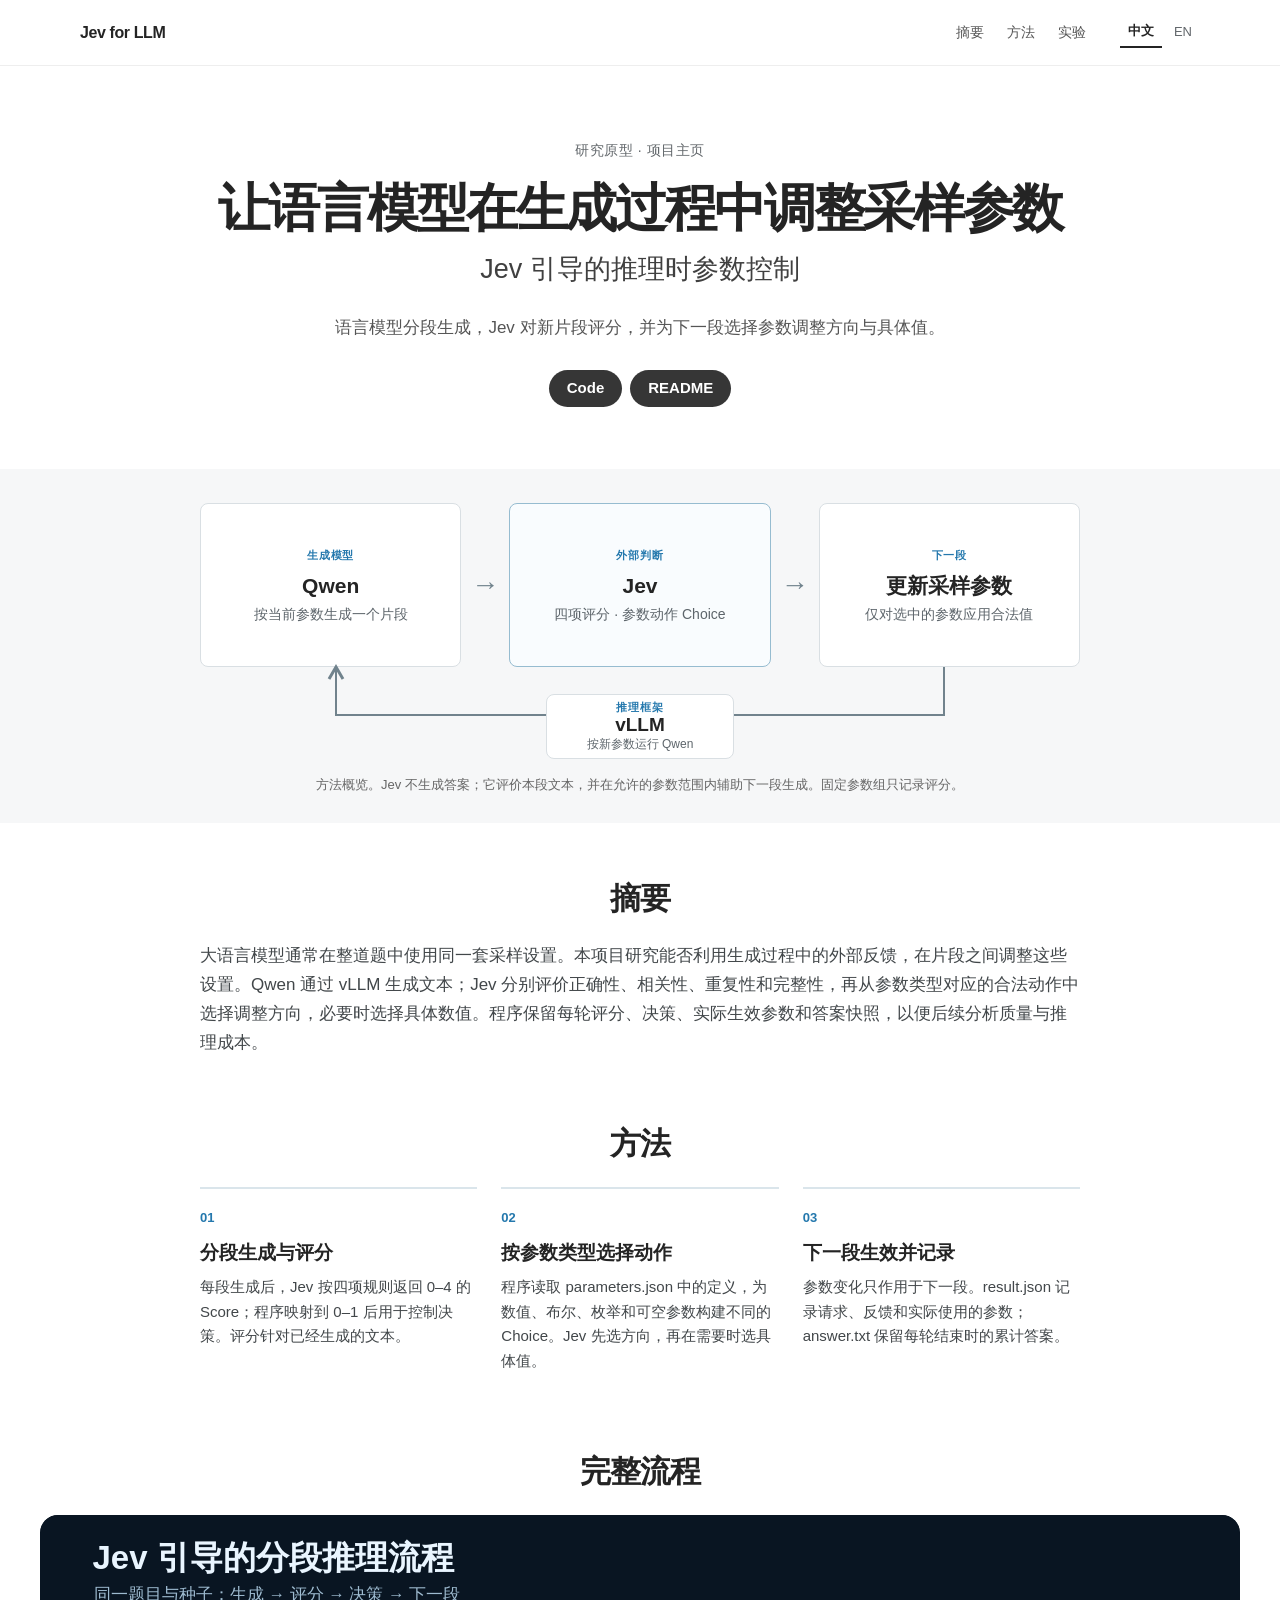
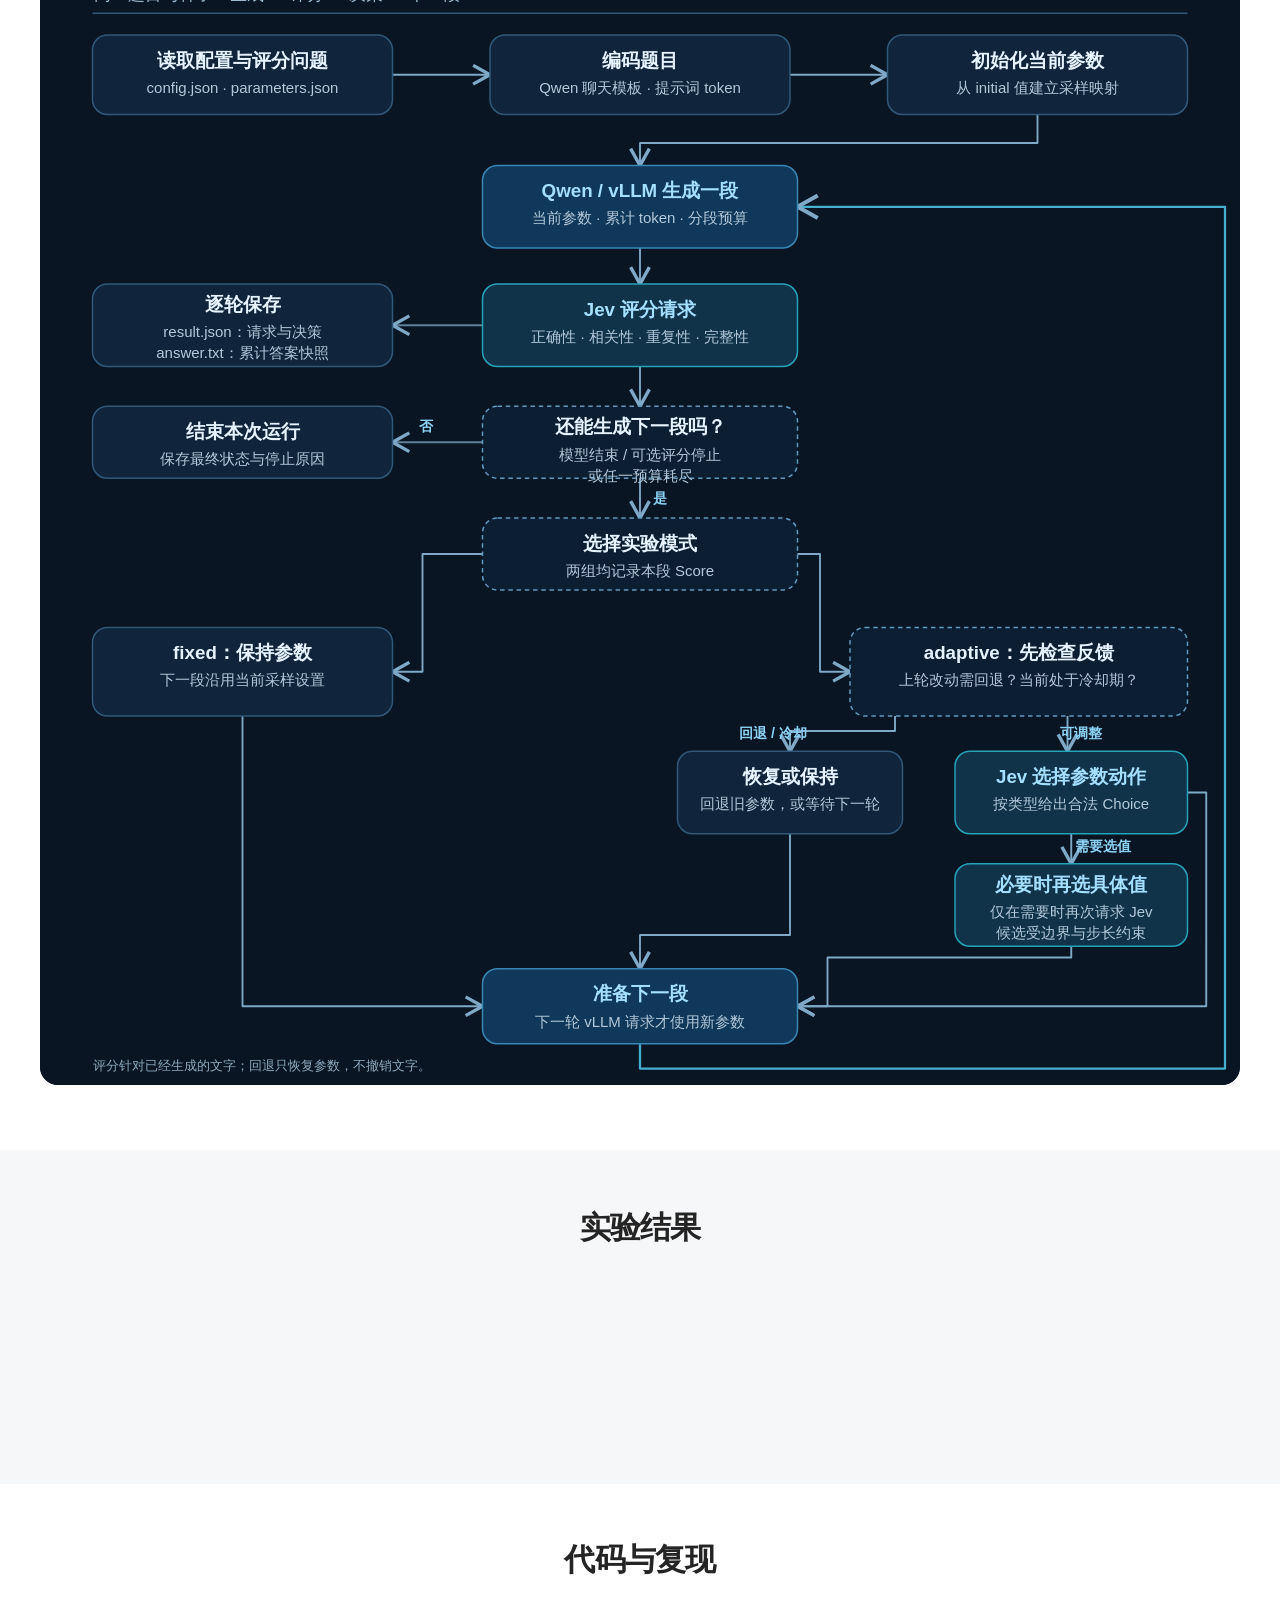
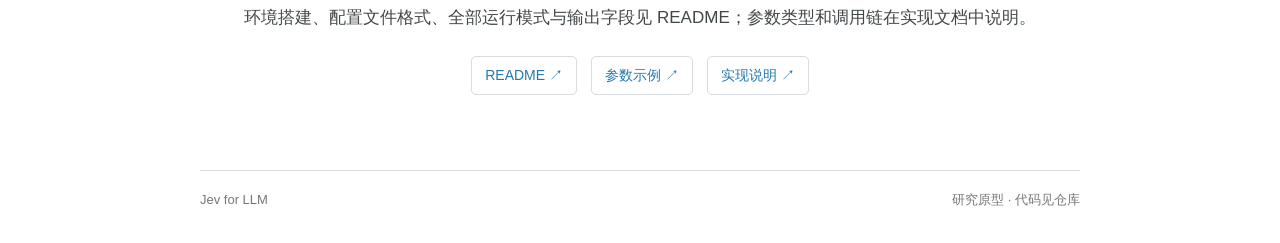
==== index.html @ e3239b9f "docs(site): remove workflow image caption" ====
<!doctype html>
<html lang="zh-CN">
<head>
  <meta charset="utf-8">
  <meta name="viewport" content="width=device-width, initial-scale=1">
  <meta name="description" content="Jev-guided inference-time sampling control for language models: project overview and method.">
  <title>Jev for LLM · Project Page</title>
  <link rel="stylesheet" href="site.css?v=3">
  <script defer src="site.js?v=4"></script>
</head>
<body>
  <a class="skip-link" href="#abstract" data-i18n="skip">跳到摘要</a>
  <header class="topbar">
    <a class="wordmark" href="#top">Jev for LLM</a>
    <nav aria-label="Sections">
      <a href="#abstract" data-i18n="navAbstract">摘要</a>
      <a href="#method" data-i18n="navMethod">方法</a>
      <a href="#evaluation" data-i18n="navEvaluation">实验</a>
    </nav>
    <div class="language-switch" role="group" aria-label="Language">
      <button type="button" data-lang="zh" aria-pressed="true">中文</button>
      <button type="button" data-lang="en" aria-pressed="false">EN</button>
    </div>
  </header>

  <main id="top">
    <section class="hero paper-width" aria-labelledby="title">
      <p class="status" data-i18n="status">研究原型 · 项目主页</p>
      <h1 id="title" data-i18n="title">让语言模型在生成过程中调整采样参数</h1>
      <p class="subtitle" data-i18n="subtitle">Jev 引导的推理时参数控制</p>
      <p class="hero-summary" data-i18n="heroSummary">语言模型分段生成，Jev 对新片段评分，并为下一段选择参数调整方向与具体值。</p>
      <div class="hero-links">
        <a href="https://github.com/JiayiCheung/Jev-for-llm">Code</a>
        <a data-doc="readme" href="https://github.com/JiayiCheung/Jev-for-llm/blob/main/docs/README.zh-CN.md">README</a>
      </div>
    </section>

    <section class="teaser" aria-label="Method overview">
      <figure class="paper-width">
        <div class="teaser-frame">
          <div class="teaser-column">
            <span class="figure-label" data-i18n="modelLabel">生成模型</span>
            <strong>Qwen</strong>
            <p data-i18n="modelText">按当前参数生成一个片段</p>
          </div>
          <div class="teaser-arrow" aria-hidden="true">→</div>
          <div class="teaser-column judge-column">
            <span class="figure-label" data-i18n="judgeLabel">外部判断</span>
            <strong>Jev</strong>
            <p data-i18n="judgeText">四项评分 · 参数动作 Choice</p>
          </div>
          <div class="teaser-arrow" aria-hidden="true">→</div>
          <div class="teaser-column">
            <span class="figure-label" data-i18n="nextLabel">下一段</span>
            <strong data-i18n="nextTitle">更新采样参数</strong>
            <p data-i18n="nextText">仅对选中的参数应用合法值</p>
          </div>
        </div>
        <div class="feedback-flow">
          <svg class="feedback-path" viewBox="0 0 880 92" preserveAspectRatio="none" aria-hidden="true">
            <defs><marker id="feedback-arrowhead" markerWidth="9" markerHeight="9" refX="7" refY="4.5" orient="auto"><path d="M 1 1 L 7 4.5 L 1 8" fill="none" stroke="currentColor" stroke-width="1.5"/></marker></defs>
            <path d="M 744 0 V 48 H 496 M 384 48 H 136 V 0" fill="none" stroke="currentColor" stroke-width="2" marker-end="url(#feedback-arrowhead)"/>
          </svg>
          <div class="feedback-engine">
            <span class="figure-label" data-i18n="engineLabel">推理框架</span>
            <strong>vLLM</strong>
            <span data-i18n="engineText">按新参数运行 Qwen</span>
          </div>
          <p class="feedback-mobile" data-i18n="feedbackMobile">↰ 返回 Qwen，生成下一段</p>
        </div>
        <figcaption data-i18n="teaserCaption">方法概览。Jev 不生成答案；它评价本段文本，并在允许的参数范围内辅助下一段生成。固定参数组只记录评分。</figcaption>
      </figure>
    </section>

    <section class="paper-section paper-width" id="abstract" aria-labelledby="abstract-title">
      <h2 id="abstract-title" data-i18n="abstractTitle">摘要</h2>
      <p data-i18n="abstractBody">大语言模型通常在整道题中使用同一套采样设置。本项目研究能否利用生成过程中的外部反馈，在片段之间调整这些设置。Qwen 通过 vLLM 生成文本；Jev 分别评价正确性、相关性、重复性和完整性，再从参数类型对应的合法动作中选择调整方向，必要时选择具体数值。程序保留每轮评分、决策、实际生效参数和答案快照，以便后续分析质量与推理成本。</p>
    </section>

    <section class="paper-section paper-width" id="method" aria-labelledby="method-title">
      <h2 id="method-title" data-i18n="methodTitle">方法</h2>
      <div class="method-points">
        <article><span>01</span><h3 data-i18n="methodOneTitle">分段生成与评分</h3><p data-i18n="methodOneBody">每段生成后，Jev 按四项规则返回 0–4 的 Score；程序映射到 0–1 后用于控制决策。评分针对已经生成的文本。</p></article>
        <article><span>02</span><h3 data-i18n="methodTwoTitle">按参数类型选择动作</h3><p data-i18n="methodTwoBody">程序读取 parameters.json 中的定义，为数值、布尔、枚举和可空参数构建不同的 Choice。Jev 先选方向，再在需要时选具体值。</p></article>
        <article><span>03</span><h3 data-i18n="methodThreeTitle">下一段生效并记录</h3><p data-i18n="methodThreeBody">参数变化只作用于下一段。result.json 记录请求、反馈和实际使用的参数；answer.txt 保留每轮结束时的累计答案。</p></article>
      </div>
    </section>

    <section class="workflow-section" aria-labelledby="workflow-title">
      <div class="workflow-width">
        <h2 id="workflow-title" data-i18n="workflowTitle">完整流程</h2>
        <figure>
          <div class="workflow-frame">
            <a data-workflow-link href="workflow_zh.svg?v=2" target="_blank" rel="noopener">
              <img data-workflow-image src="workflow_zh.svg?v=2" width="1600" height="1560" loading="lazy" alt="Jev 分段推理的完整流程图：初始化、生成、评分、分支决策与下一段参数反馈">
            </a>
          </div>
        </figure>
      </div>
    </section>

    <section class="paper-section comparison" id="evaluation" aria-labelledby="evaluation-title">
      <div class="paper-width">
        <h2 id="evaluation-title" data-i18n="evaluationTitle">实验结果</h2>
        <div class="results-space" aria-hidden="true"></div>
      </div>
    </section>

    <section class="paper-section paper-width resources" aria-labelledby="resources-title">
      <h2 id="resources-title" data-i18n="resourcesTitle">代码与复现</h2>
      <p data-i18n="resourcesBody">环境搭建、配置文件格式、全部运行模式与输出字段见 README；参数类型和调用链在实现文档中说明。</p>
      <div class="resource-links">
        <a data-doc="readme" href="https://github.com/JiayiCheung/Jev-for-llm/blob/main/docs/README.zh-CN.md">README ↗</a>
        <a data-doc="parameters" href="https://github.com/JiayiCheung/Jev-for-llm/blob/main/docs/parameter_examples.zh-CN.md" data-i18n="parametersDoc">参数示例</a>
        <a data-doc="implementation" href="https://github.com/JiayiCheung/Jev-for-llm/blob/main/docs/implementation.zh-CN.md" data-i18n="implementationDoc">实现说明</a>
      </div>
    </section>
  </main>

  <footer class="paper-width"><span>Jev for LLM</span><span data-i18n="footer">研究原型 · 代码见仓库</span></footer>
</body>
</html>
---- site.css ----
:root { color-scheme: light; --ink: #242424; --muted: #62676b; --line: #dedede; --accent: #2478ad; }
* { box-sizing: border-box; }
html { scroll-behavior: smooth; }
body { margin: 0; color: var(--ink); background: #fff; font: 17px/1.7 Arial, "Noto Sans SC", "Microsoft YaHei", sans-serif; }
a { color: var(--accent); text-decoration: none; }
a:hover { text-decoration: underline; }
button { font: inherit; cursor: pointer; }
.paper-width { width: min(100% - 44px, 880px); margin-inline: auto; }
.skip-link { position: absolute; left: -10000px; top: 8px; padding: 8px 12px; background: #fff; z-index: 10; }
.skip-link:focus { left: 8px; }
.topbar { min-height: 66px; border-bottom: 1px solid #eee; padding: 10px max(22px, calc((100vw - 1120px) / 2)); display: flex; align-items: center; gap: 34px; }
.wordmark { font-size: 16px; font-weight: 700; letter-spacing: -.025em; white-space: nowrap; color: var(--ink); }
.topbar nav { display: flex; gap: 23px; margin-left: auto; }
.topbar nav a { color: #555; font-size: 14px; }
.language-switch { display: flex; gap: 4px; white-space: nowrap; }
.language-switch button { padding: 3px 8px; border: 0; background: transparent; color: var(--muted); font-size: 13px; }
.language-switch button[aria-pressed="true"] { color: var(--ink); font-weight: 700; border-bottom: 2px solid var(--ink); }
.hero { text-align: center; padding-top: 73px; padding-bottom: 62px; }
.status { margin: 0 0 13px; color: var(--muted); font-size: 14px; letter-spacing: .04em; }
h1 { font-size: clamp(34px, 5vw, 52px); line-height: 1.25; letter-spacing: -.045em; margin: 0 auto 10px; font-weight: 700; max-width: 890px; }
.subtitle { font-size: clamp(20px, 2.7vw, 27px); line-height: 1.4; margin: 0; color: #404040; }
.hero-summary { max-width: 700px; margin: 25px auto 28px; font-size: 17px; color: #555; }
.hero-links { display: flex; justify-content: center; flex-wrap: wrap; gap: 8px; }
.hero-links a { color: #fff; background: #363636; border-radius: 999px; padding: 7px 18px; font-size: 15px; font-weight: 600; line-height: 1.5; }
.hero-links a:hover { background: #222; text-decoration: none; }
.teaser { background: #f6f7f8; padding: 34px 0 28px; }
figure { margin: 0 auto; }
.teaser-frame { display: flex; align-items: stretch; justify-content: center; gap: 8px; }
.teaser-column { flex: 1; min-width: 0; min-height: 164px; padding: 21px 17px; background: #fff; border: 1px solid #d9dfe3; border-radius: 8px; text-align: center; display: flex; flex-direction: column; justify-content: center; }
.teaser-column strong { font-size: 21px; line-height: 1.25; margin: 8px 0 5px; }
.teaser-column p { color: #5d656b; font-size: 14px; line-height: 1.45; margin: 0; }
.figure-label { color: var(--accent); text-transform: uppercase; letter-spacing: .07em; font-size: 11px; font-weight: 700; }
.judge-column { border-color: #96bcd0; background: #f9fcfe; }
.teaser-arrow { align-self: center; font-size: 28px; color: #71838d; padding: 0 2px; }
.feedback-flow { position: relative; height: 92px; color: #71838d; display: flex; align-items: flex-end; justify-content: center; }
.feedback-path { position: absolute; inset: 0; width: 100%; height: 100%; overflow: visible; }
.feedback-engine { position: relative; z-index: 1; min-width: 188px; min-height: 65px; padding: 5px 12px; background: #fff; border: 1px solid #d9dfe3; border-radius: 8px; text-align: center; display: flex; flex-direction: column; align-items: center; justify-content: center; line-height: 1.3; }
.feedback-engine strong { color: var(--ink); font-size: 19px; line-height: 1.2; }
.feedback-engine > span:last-child { color: #5d656b; font-size: 12px; }
.feedback-mobile { display: none; }
figcaption { margin-top: 16px; color: #666; text-align: center; font-size: 13px; line-height: 1.55; }
.paper-section { padding-top: 56px; padding-bottom: 10px; }
h2 { font-size: 31px; line-height: 1.3; letter-spacing: -.025em; margin: 0 0 23px; text-align: center; }
.paper-section > p { margin: 0; }
.paper-section p { color: #42474a; }
.method-points { display: grid; grid-template-columns: repeat(3, 1fr); gap: 24px; }
.method-points article { border-top: 2px solid #dae5eb; padding-top: 14px; }
.method-points article > span { color: var(--accent); font-size: 13px; font-weight: 700; }
h3 { font-size: 19px; line-height: 1.4; margin: 8px 0; }
.method-points p { font-size: 15px; line-height: 1.65; margin: 0; }
.workflow-section { padding: 68px 0 0; }
.workflow-width { width: min(100% - 44px, 1200px); margin-inline: auto; }
.workflow-frame { overflow-x: auto; border-radius: 18px; background: #091522; }
.workflow-frame a { display: block; line-height: 0; }
.workflow-frame img { display: block; width: 100%; height: auto; }
.comparison { margin-top: 65px; padding: 58px 0 63px; background: #f6f7f8; }
.results-space { min-height: 150px; }
.resources { padding-bottom: 75px; }
.resources > p { text-align: center; }
.resource-links { display: flex; flex-wrap: wrap; justify-content: center; gap: 14px; margin-top: 23px; }
.resource-links a { border: 1px solid #d7dce0; border-radius: 5px; padding: 7px 13px; font-size: 14px; }
footer { border-top: 1px solid var(--line); padding-top: 18px; padding-bottom: 32px; display: flex; justify-content: space-between; gap: 20px; color: #777; font-size: 13px; }
@media (max-width: 700px) {
  .topbar { flex-wrap: wrap; gap: 8px 16px; }
  .topbar nav { order: 3; width: 100%; justify-content: center; gap: 18px; margin: 0; }
  .language-switch { margin-left: auto; }
  .hero { padding-top: 50px; padding-bottom: 45px; }
  .teaser-frame { flex-direction: column; max-width: 390px; margin: auto; }
  .teaser-column { min-height: 110px; }
  .teaser-arrow { transform: rotate(90deg); line-height: 1; }
  .feedback-flow { height: auto; flex-direction: column; align-items: center; gap: 3px; margin-top: 9px; }
  .feedback-path { display: none; }
  .feedback-engine { border: 1px solid #d9dfe3; border-radius: 8px; background: #fff; padding: 12px 18px; }
  .feedback-mobile { display: block; margin: 0; font-size: 13px; font-weight: 600; }
  .method-points { grid-template-columns: 1fr; }
  .workflow-section { padding-top: 48px; }
  .workflow-frame img { width: 900px; max-width: none; }
  .paper-section { padding-top: 42px; }
  .comparison { margin-top: 45px; padding-bottom: 45px; }
  footer { flex-wrap: wrap; }
}
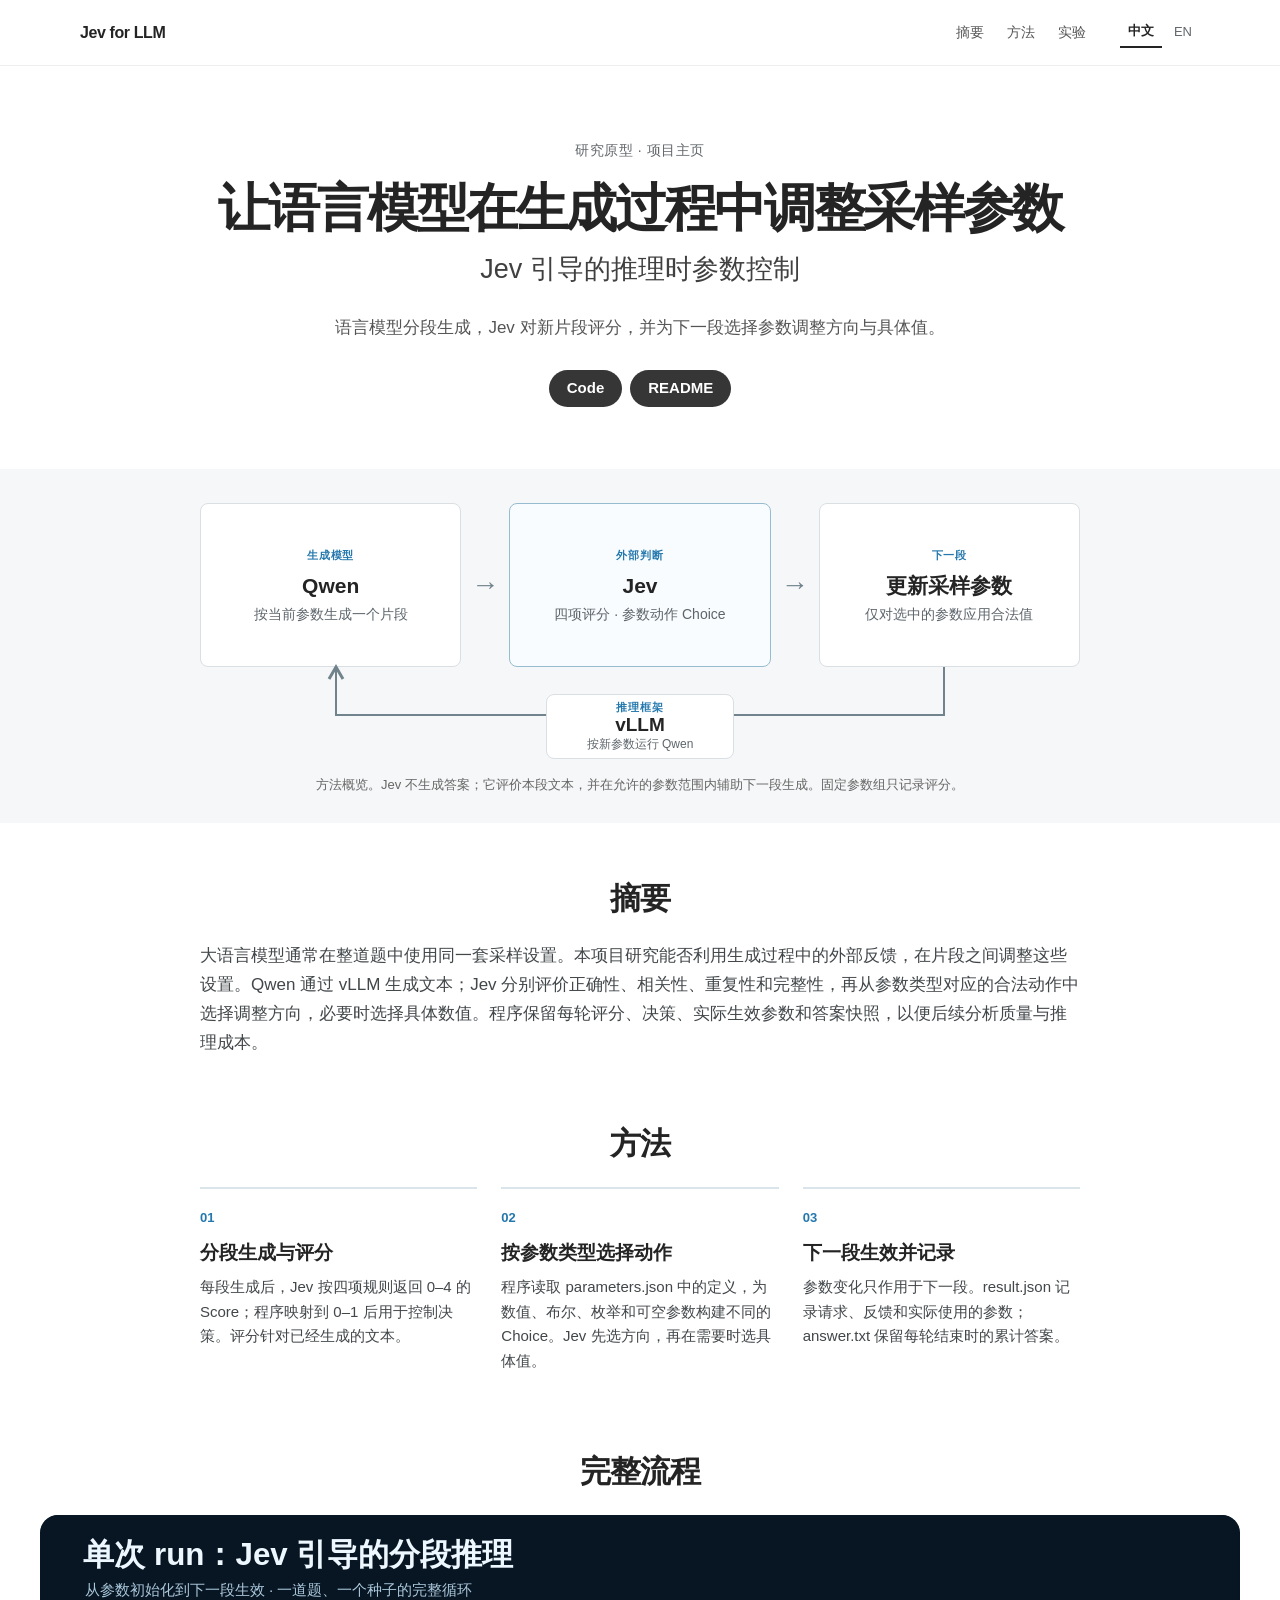
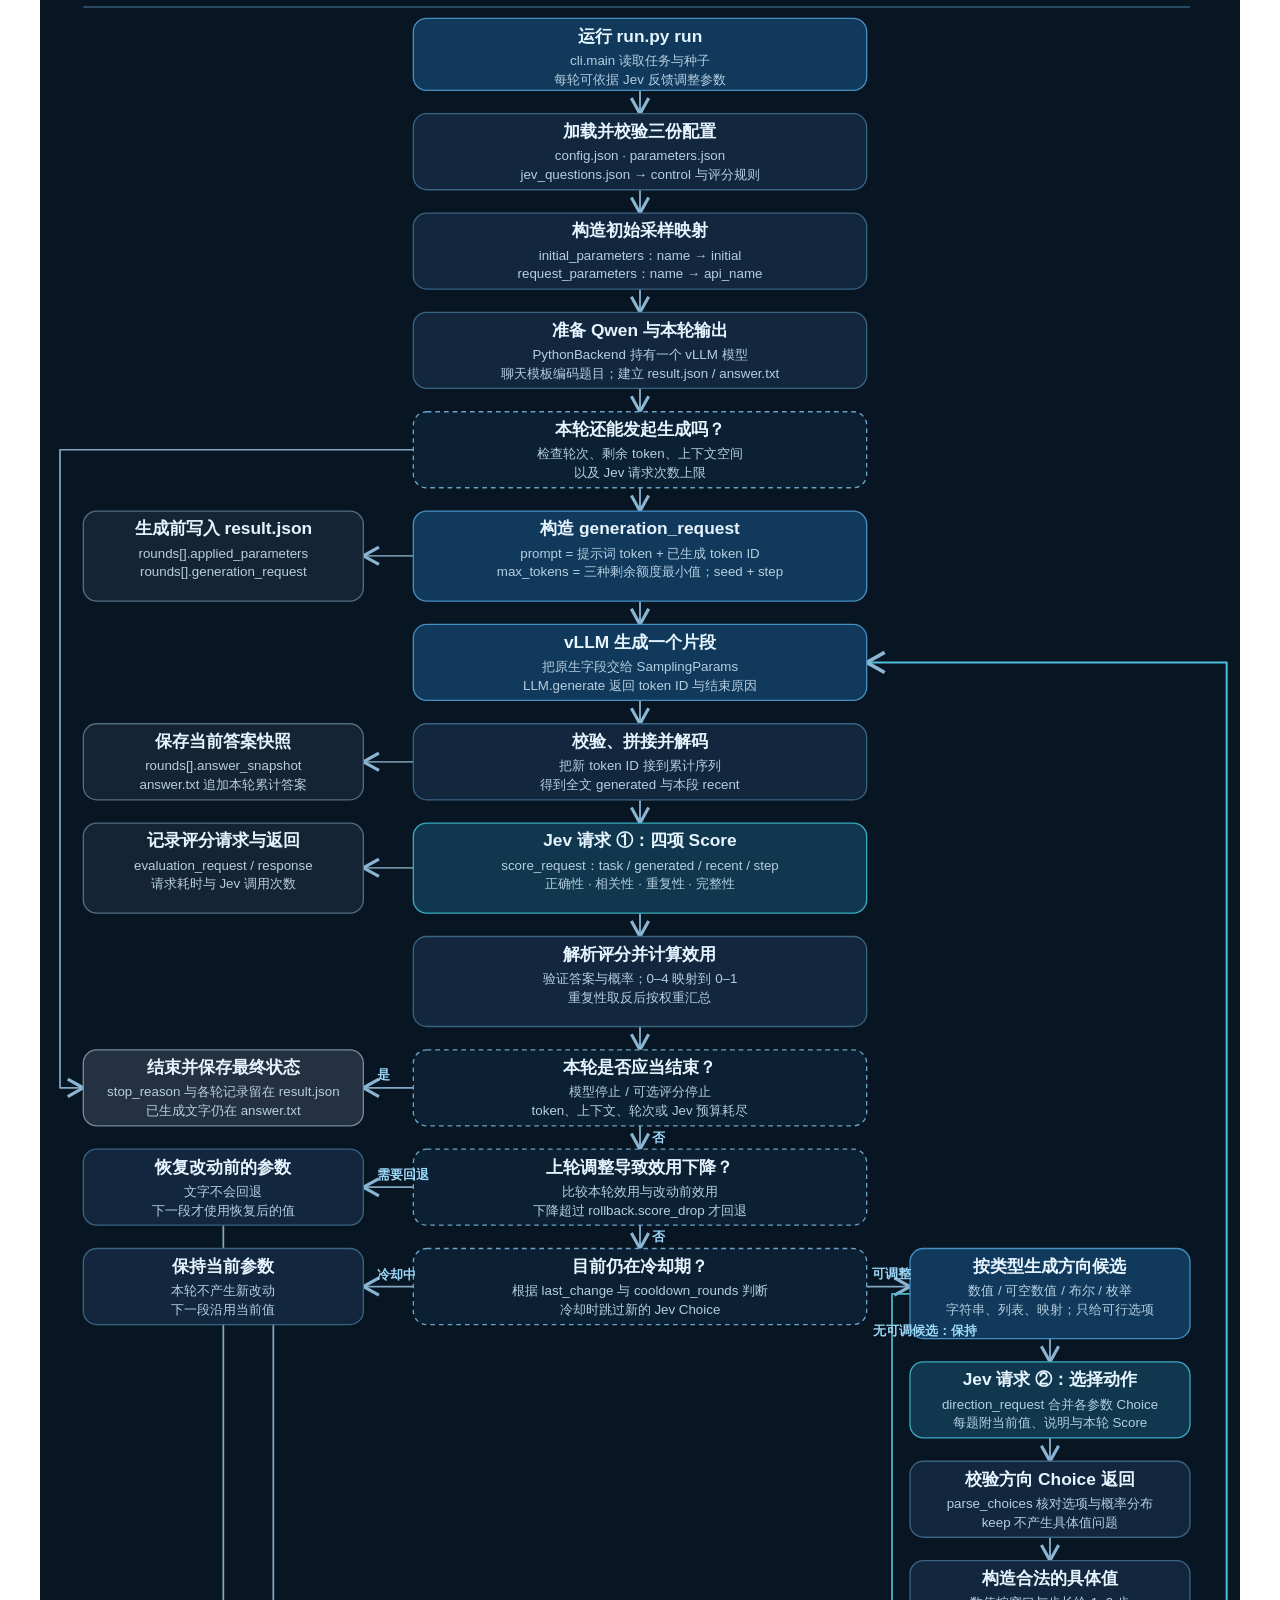
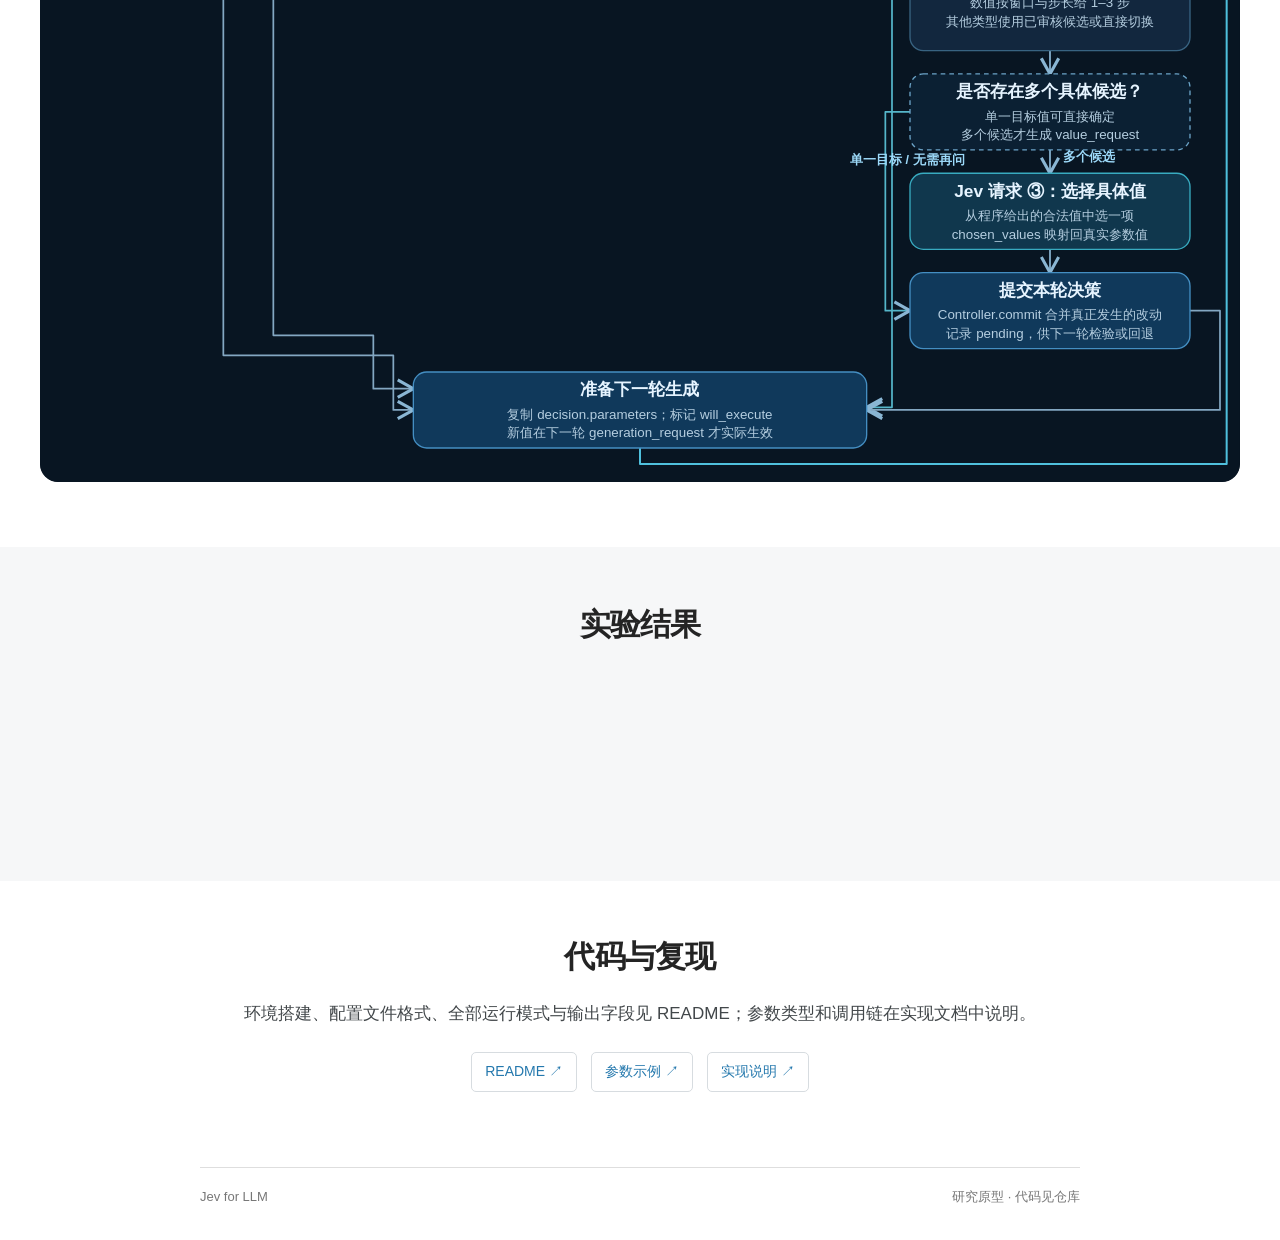
==== commit bfbfa8eb: "docs(site): publish detailed single-run workflow" ====
--- a/index.html
+++ b/index.html
@@ -5,8 +5,8 @@
   <meta name="viewport" content="width=device-width, initial-scale=1">
   <meta name="description" content="Jev-guided inference-time sampling control for language models: project overview and method.">
   <title>Jev for LLM · Project Page</title>
-  <link rel="stylesheet" href="site.css?v=3">
-  <script defer src="site.js?v=4"></script>
+  <link rel="stylesheet" href="site.css?v=4">
+  <script defer src="site.js?v=5"></script>
 </head>
 <body>
   <a class="skip-link" href="#abstract" data-i18n="skip">跳到摘要</a>
@@ -91,8 +91,8 @@
         <h2 id="workflow-title" data-i18n="workflowTitle">完整流程</h2>
         <figure>
           <div class="workflow-frame">
-            <a data-workflow-link href="workflow_zh.svg?v=2" target="_blank" rel="noopener">
-              <img data-workflow-image src="workflow_zh.svg?v=2" width="1600" height="1560" loading="lazy" alt="Jev 分段推理的完整流程图：初始化、生成、评分、分支决策与下一段参数反馈">
+            <a data-workflow-link href="workflow_zh.svg?v=3" target="_blank" rel="noopener">
+              <img data-workflow-image src="workflow_zh.svg?v=3" width="1800" height="3250" loading="lazy" alt="单次 run 的完整流程图：初始化参数、vLLM 分段生成、Jev 评分和选择、回退冷却、记录与下一轮参数反馈">
             </a>
           </div>
         </figure>
--- a/site.css
+++ b/site.css
@@ -74,7 +74,7 @@
   .feedback-mobile { display: block; margin: 0; font-size: 13px; font-weight: 600; }
   .method-points { grid-template-columns: 1fr; }
   .workflow-section { padding-top: 48px; }
-  .workflow-frame img { width: 900px; max-width: none; }
+  .workflow-frame img { width: 1200px; max-width: none; }
   .paper-section { padding-top: 42px; }
   .comparison { margin-top: 45px; padding-bottom: 45px; }
   footer { flex-wrap: wrap; }
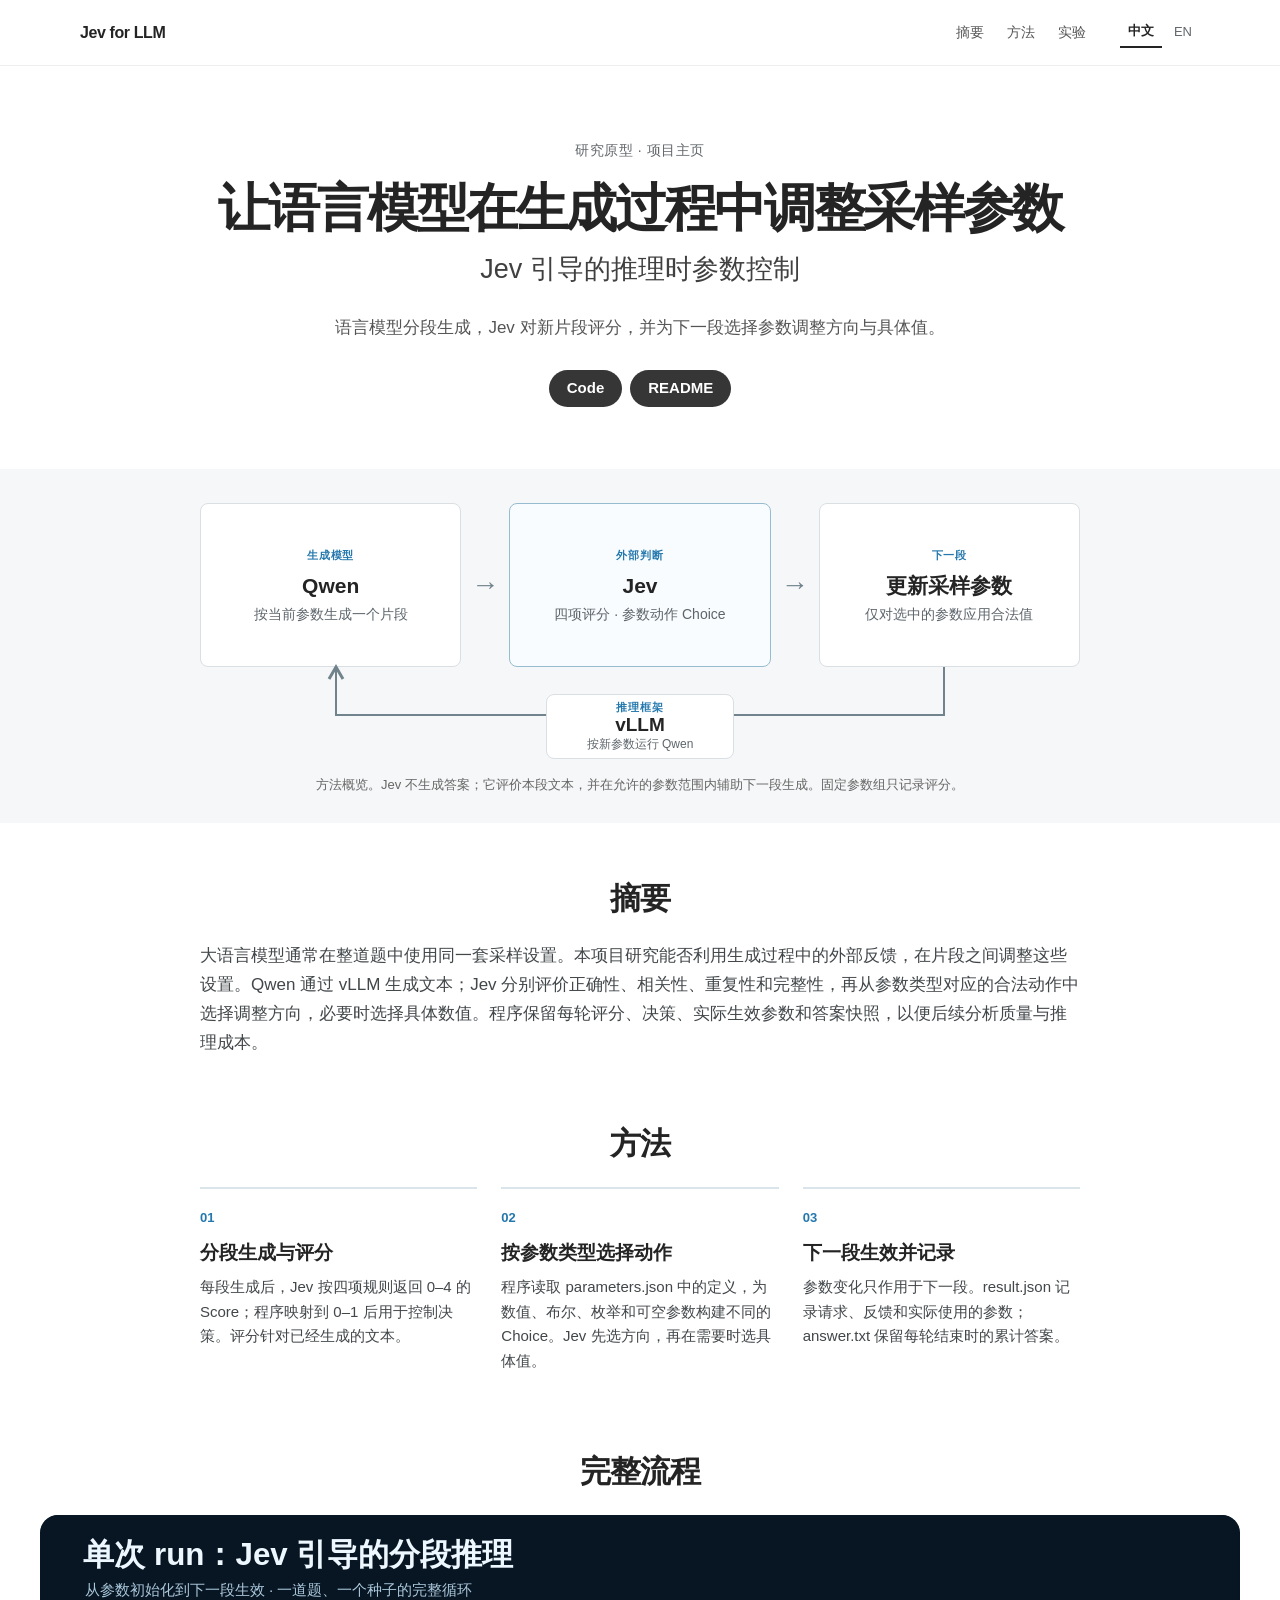
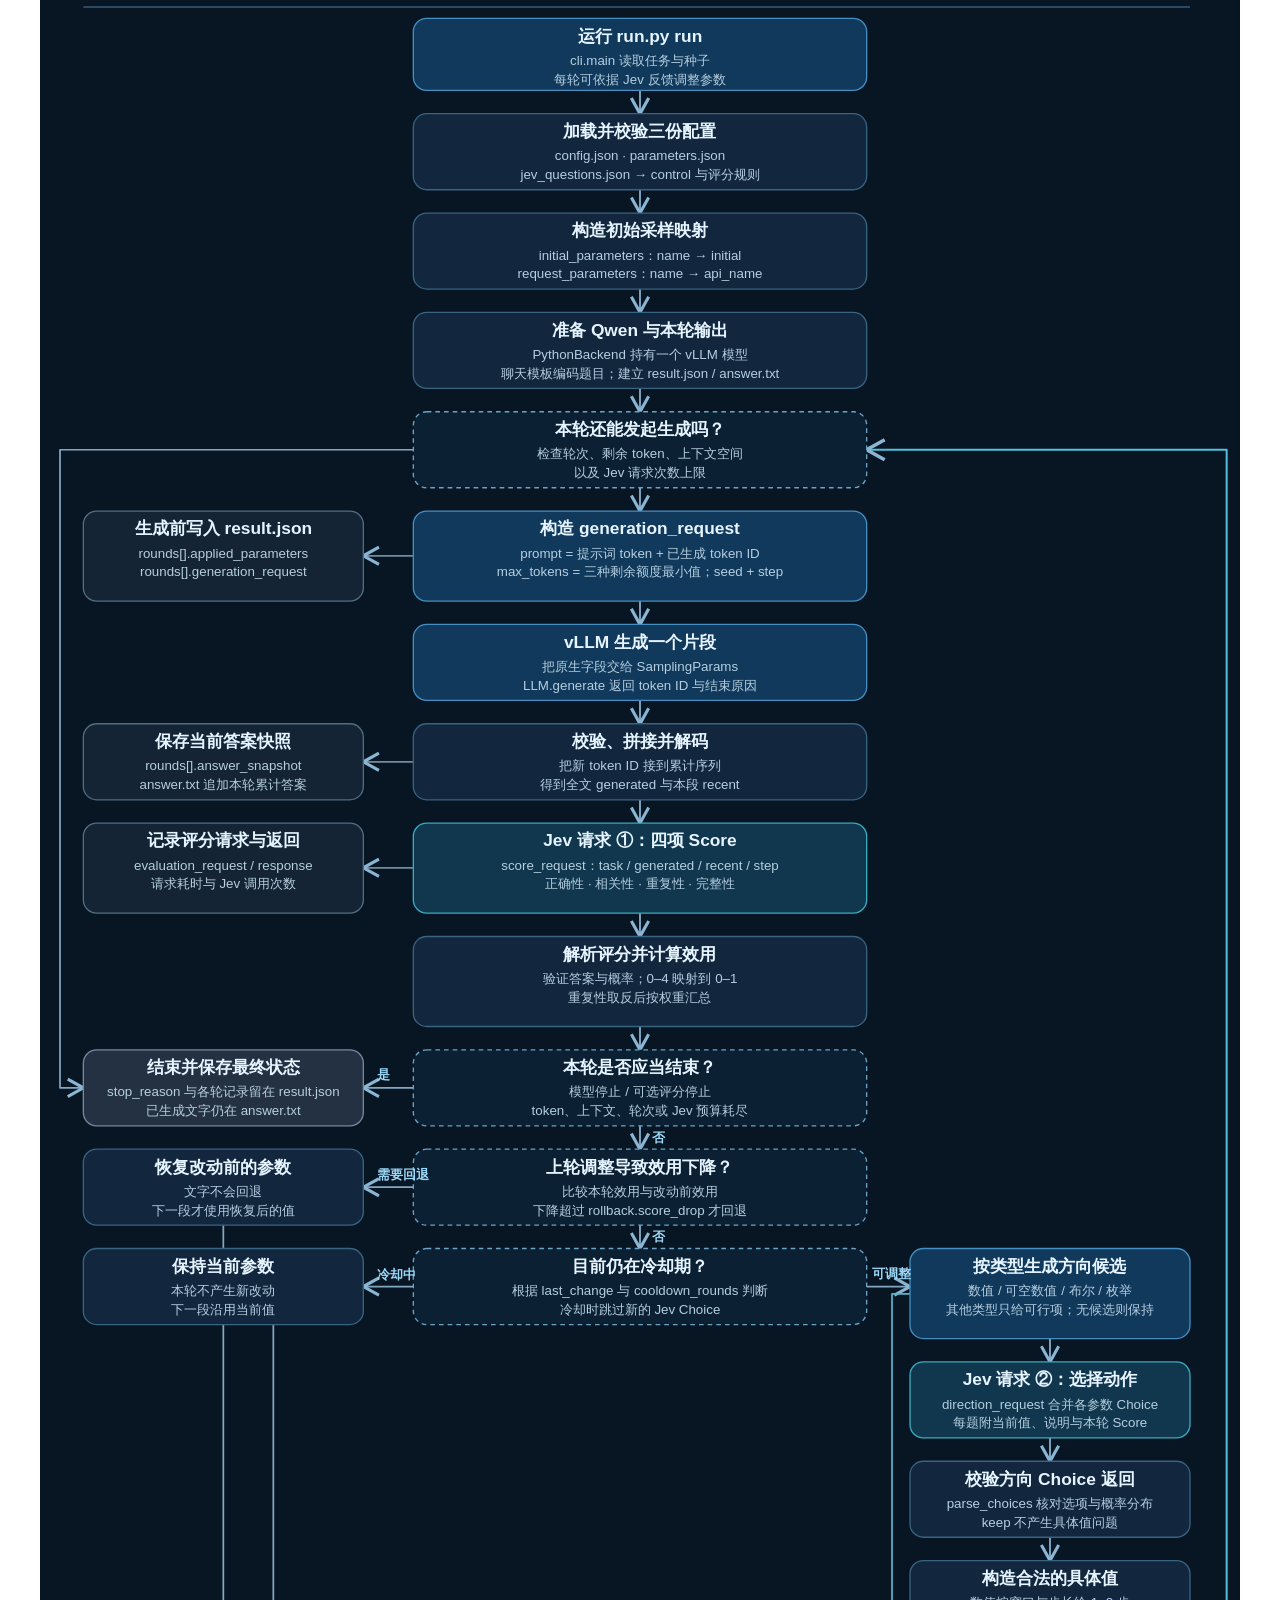
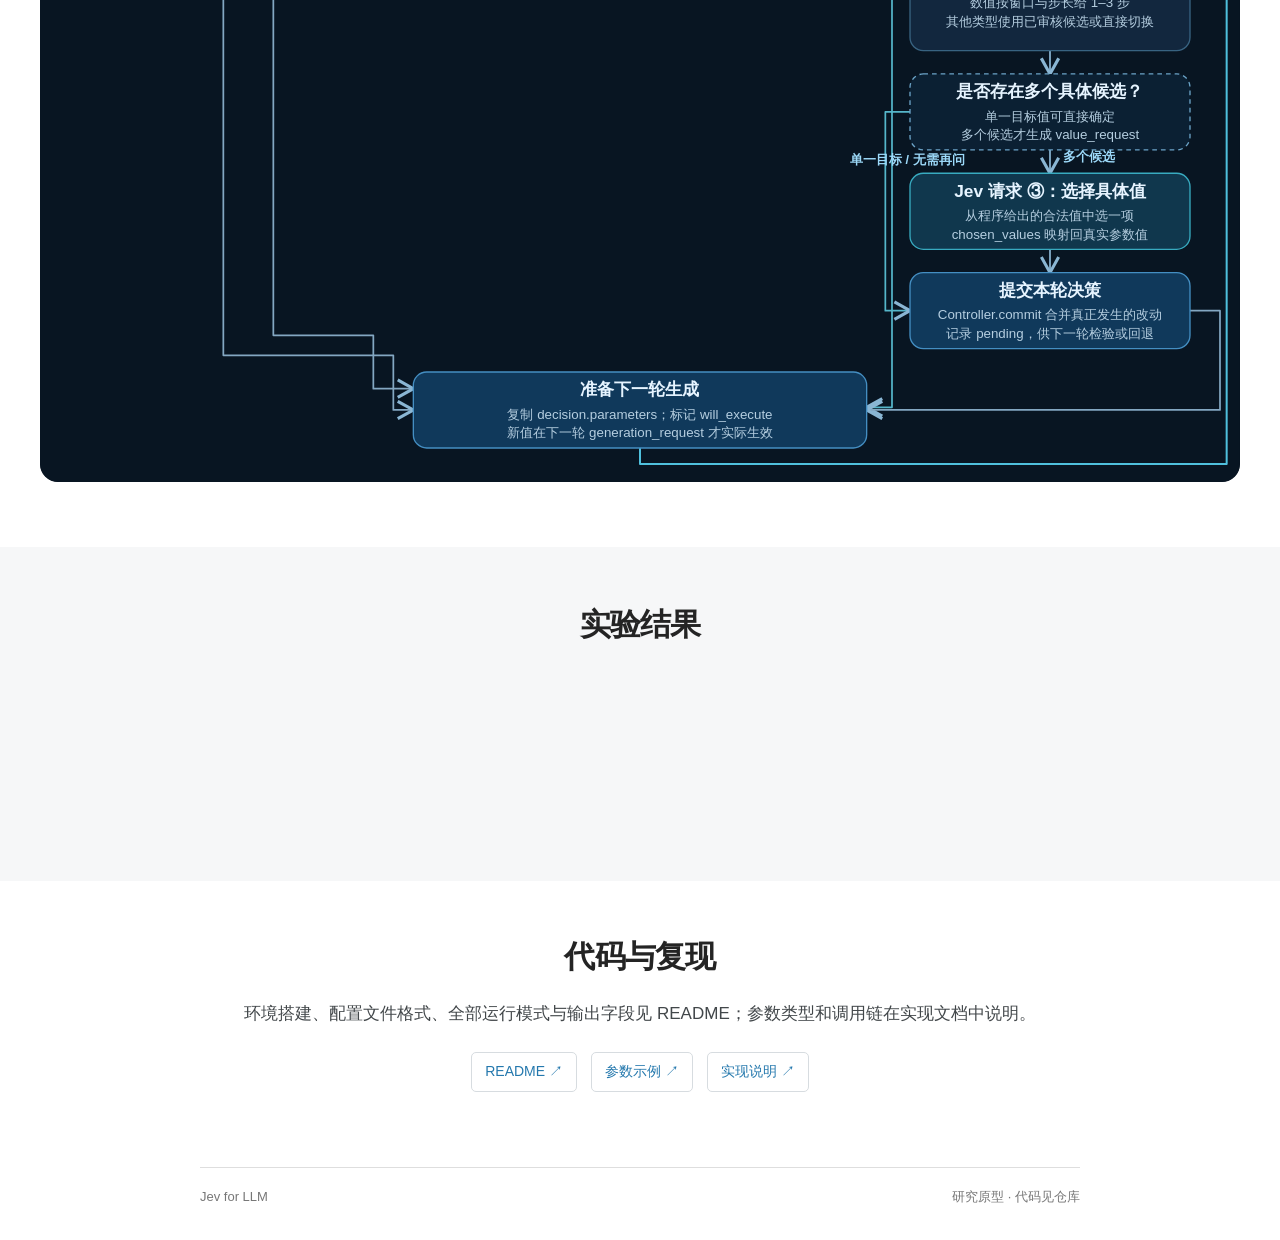
==== commit f0464b98: "docs(site): align workflow feedback with request rebuild" ====
--- a/index.html
+++ b/index.html
@@ -6,7 +6,7 @@
   <meta name="description" content="Jev-guided inference-time sampling control for language models: project overview and method.">
   <title>Jev for LLM · Project Page</title>
   <link rel="stylesheet" href="site.css?v=4">
-  <script defer src="site.js?v=5"></script>
+  <script defer src="site.js?v=6"></script>
 </head>
 <body>
   <a class="skip-link" href="#abstract" data-i18n="skip">跳到摘要</a>
@@ -91,8 +91,8 @@
         <h2 id="workflow-title" data-i18n="workflowTitle">完整流程</h2>
         <figure>
           <div class="workflow-frame">
-            <a data-workflow-link href="workflow_zh.svg?v=3" target="_blank" rel="noopener">
-              <img data-workflow-image src="workflow_zh.svg?v=3" width="1800" height="3250" loading="lazy" alt="单次 run 的完整流程图：初始化参数、vLLM 分段生成、Jev 评分和选择、回退冷却、记录与下一轮参数反馈">
+            <a data-workflow-link href="workflow_zh.svg?v=4" target="_blank" rel="noopener">
+              <img data-workflow-image src="workflow_zh.svg?v=4" width="1800" height="3250" loading="lazy" alt="单次 run 的完整流程图：初始化参数、vLLM 分段生成、Jev 评分和选择、回退冷却、记录与下一轮参数反馈">
             </a>
           </div>
         </figure>
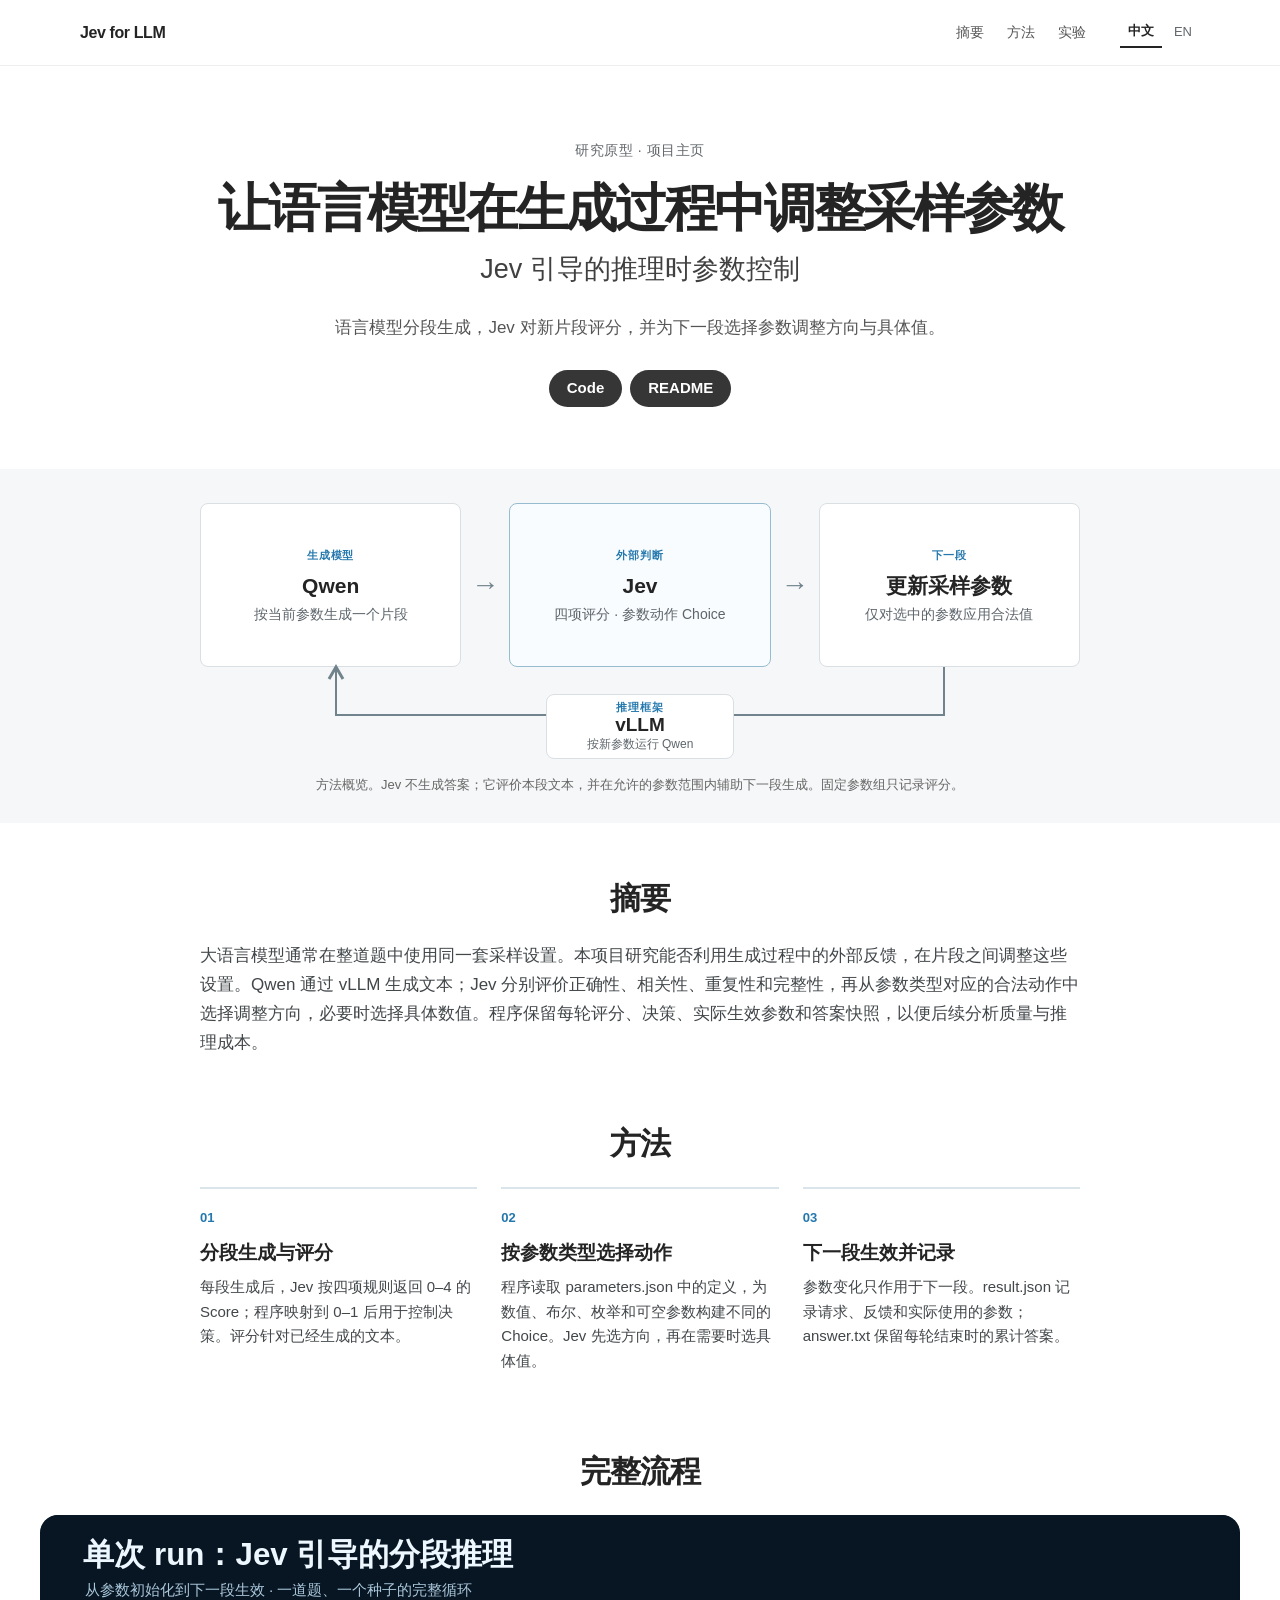
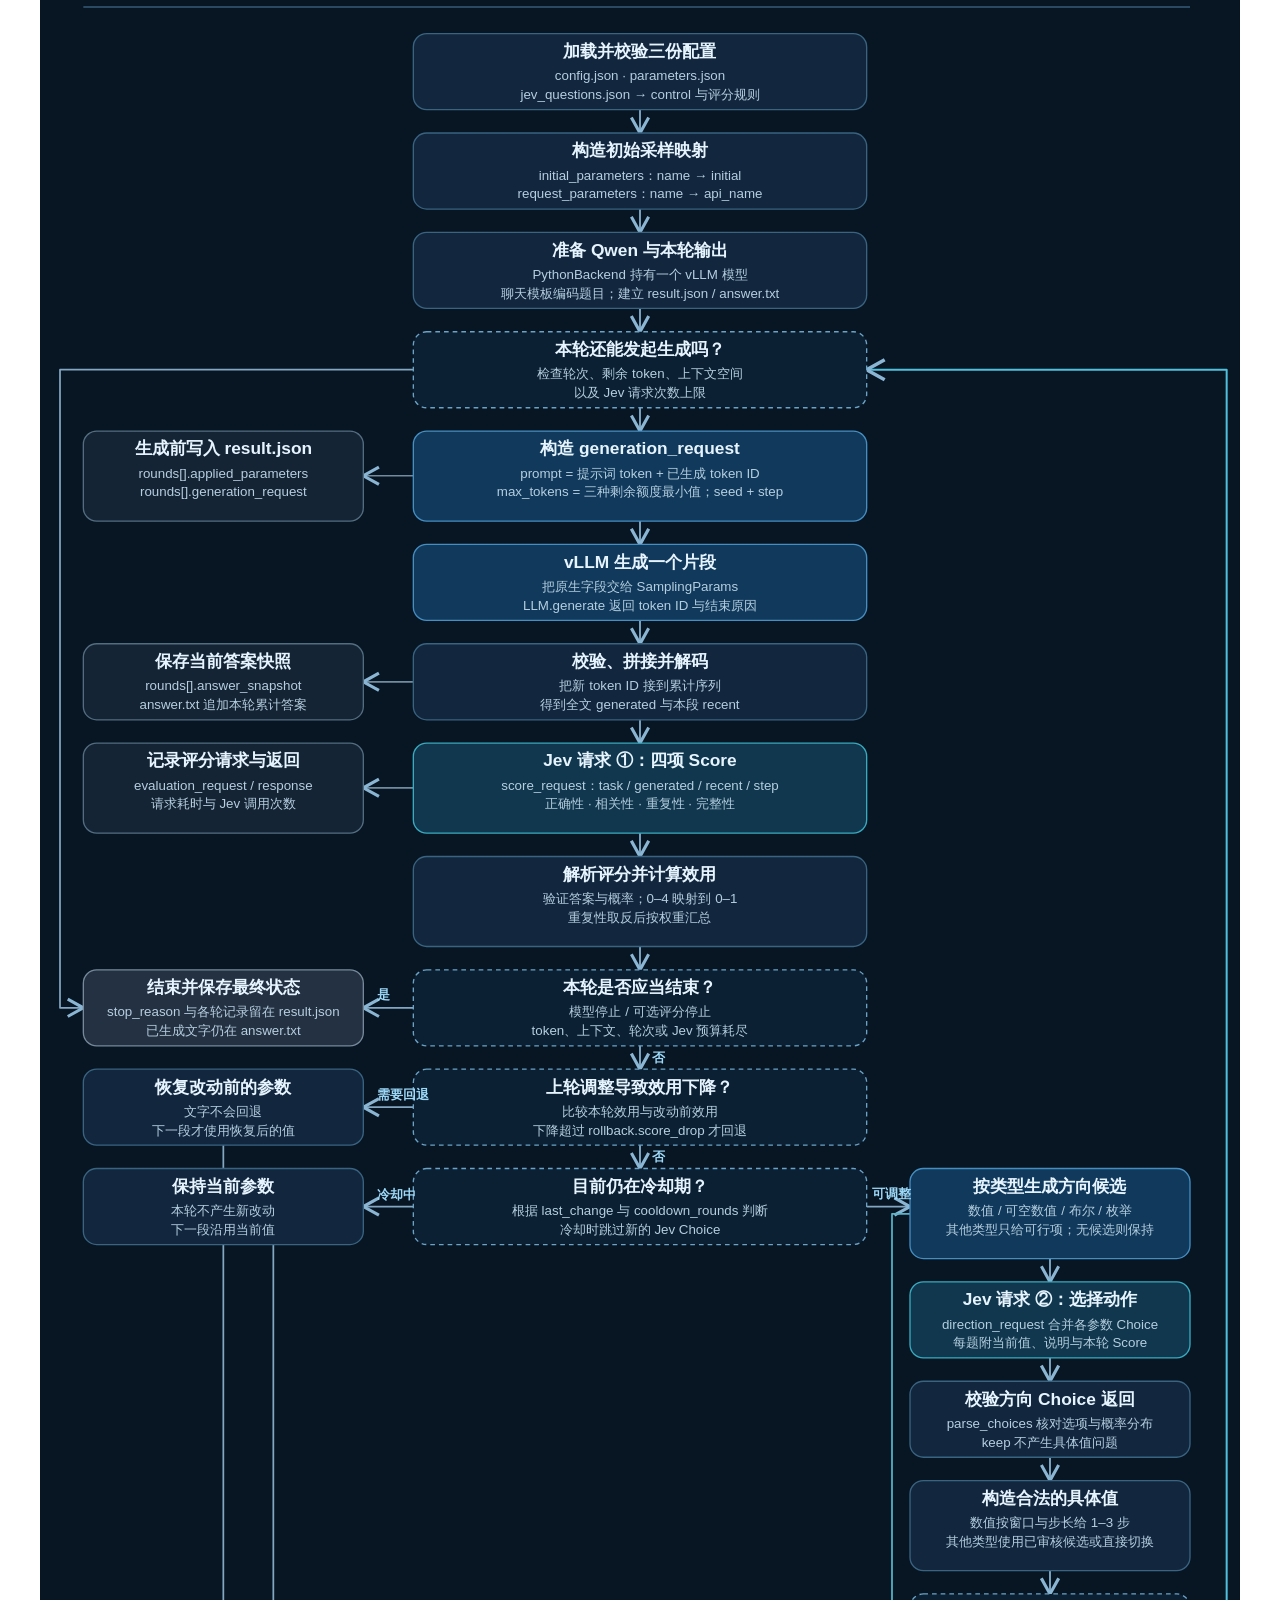
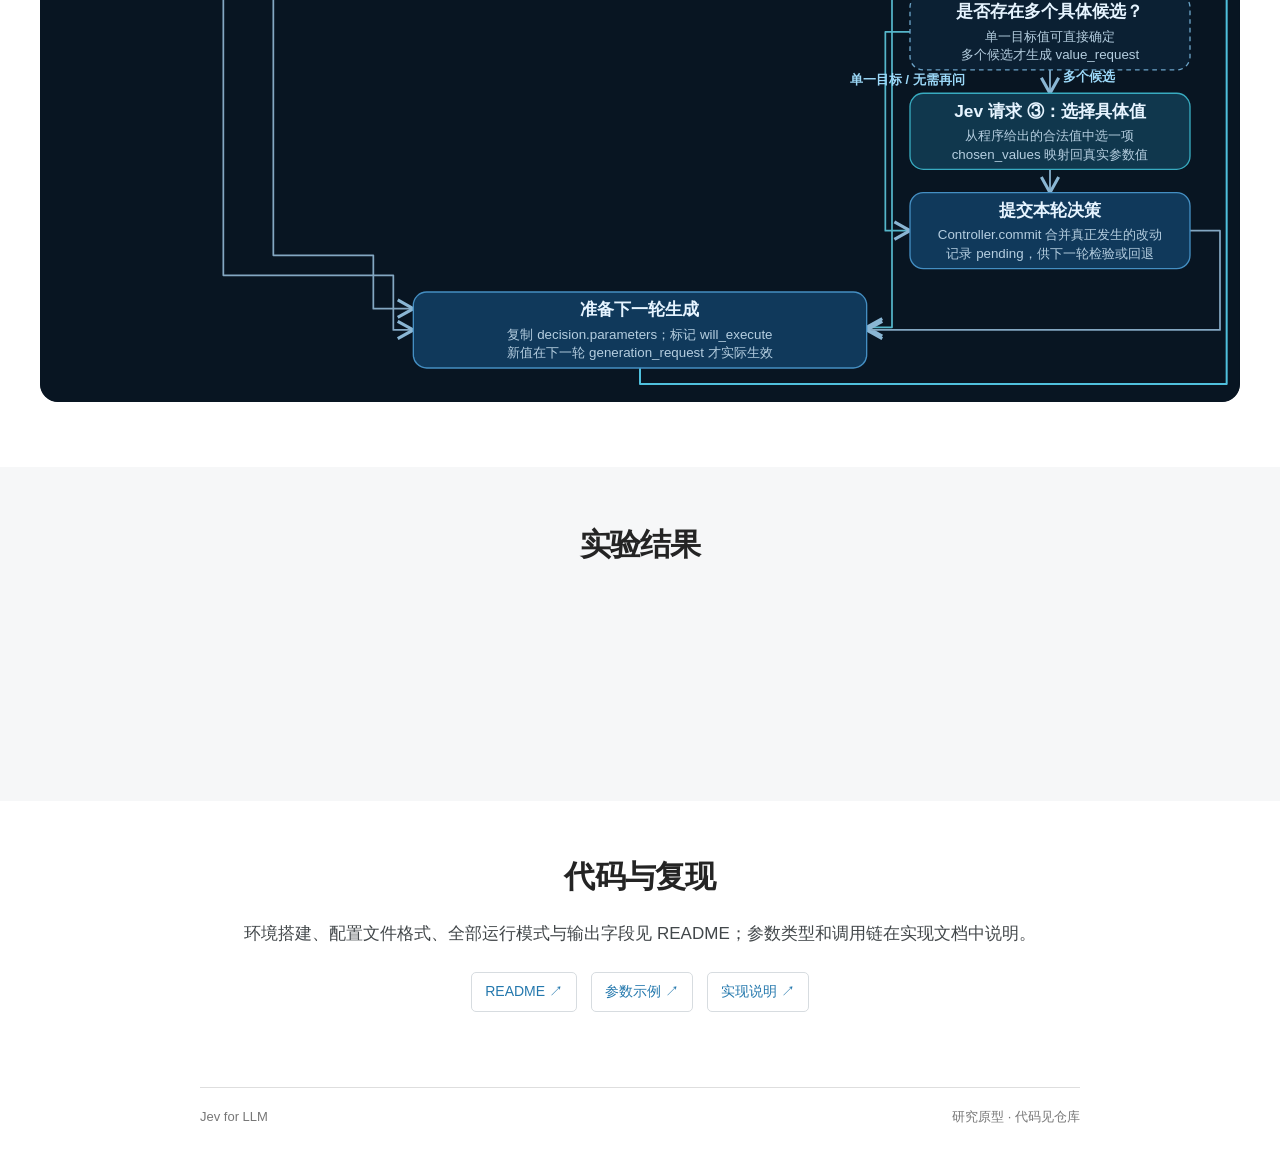
==== commit e3a00116: "docs(site): remove workflow command node" ====
--- a/index.html
+++ b/index.html
@@ -6,7 +6,7 @@
   <meta name="description" content="Jev-guided inference-time sampling control for language models: project overview and method.">
   <title>Jev for LLM · Project Page</title>
   <link rel="stylesheet" href="site.css?v=4">
-  <script defer src="site.js?v=6"></script>
+  <script defer src="site.js?v=7"></script>
 </head>
 <body>
   <a class="skip-link" href="#abstract" data-i18n="skip">跳到摘要</a>
@@ -91,8 +91,8 @@
         <h2 id="workflow-title" data-i18n="workflowTitle">完整流程</h2>
         <figure>
           <div class="workflow-frame">
-            <a data-workflow-link href="workflow_zh.svg?v=4" target="_blank" rel="noopener">
-              <img data-workflow-image src="workflow_zh.svg?v=4" width="1800" height="3250" loading="lazy" alt="单次 run 的完整流程图：初始化参数、vLLM 分段生成、Jev 评分和选择、回退冷却、记录与下一轮参数反馈">
+            <a data-workflow-link href="workflow_zh.svg?v=5" target="_blank" rel="noopener">
+              <img data-workflow-image src="workflow_zh.svg?v=5" width="1800" height="3130" loading="lazy" alt="单次 run 的完整流程图：初始化参数、vLLM 分段生成、Jev 评分和选择、回退冷却、记录与下一轮参数反馈">
             </a>
           </div>
         </figure>
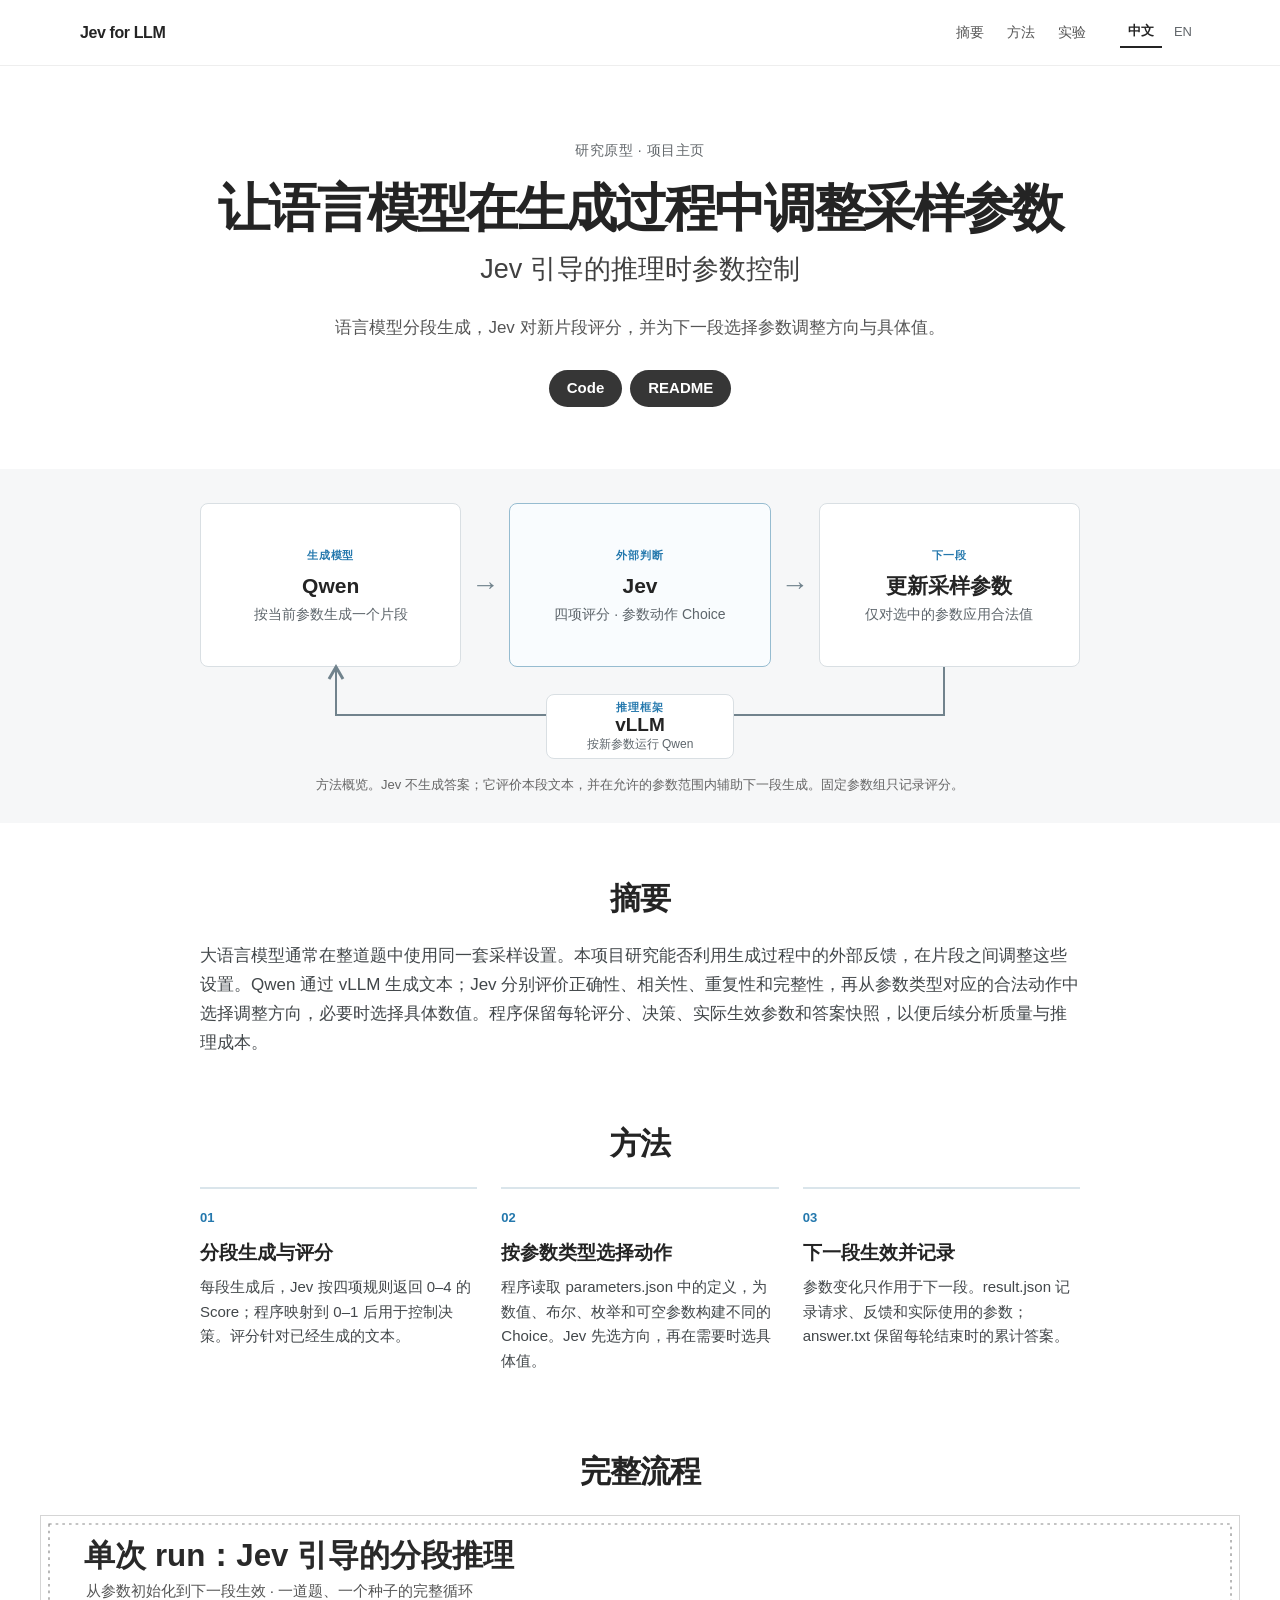
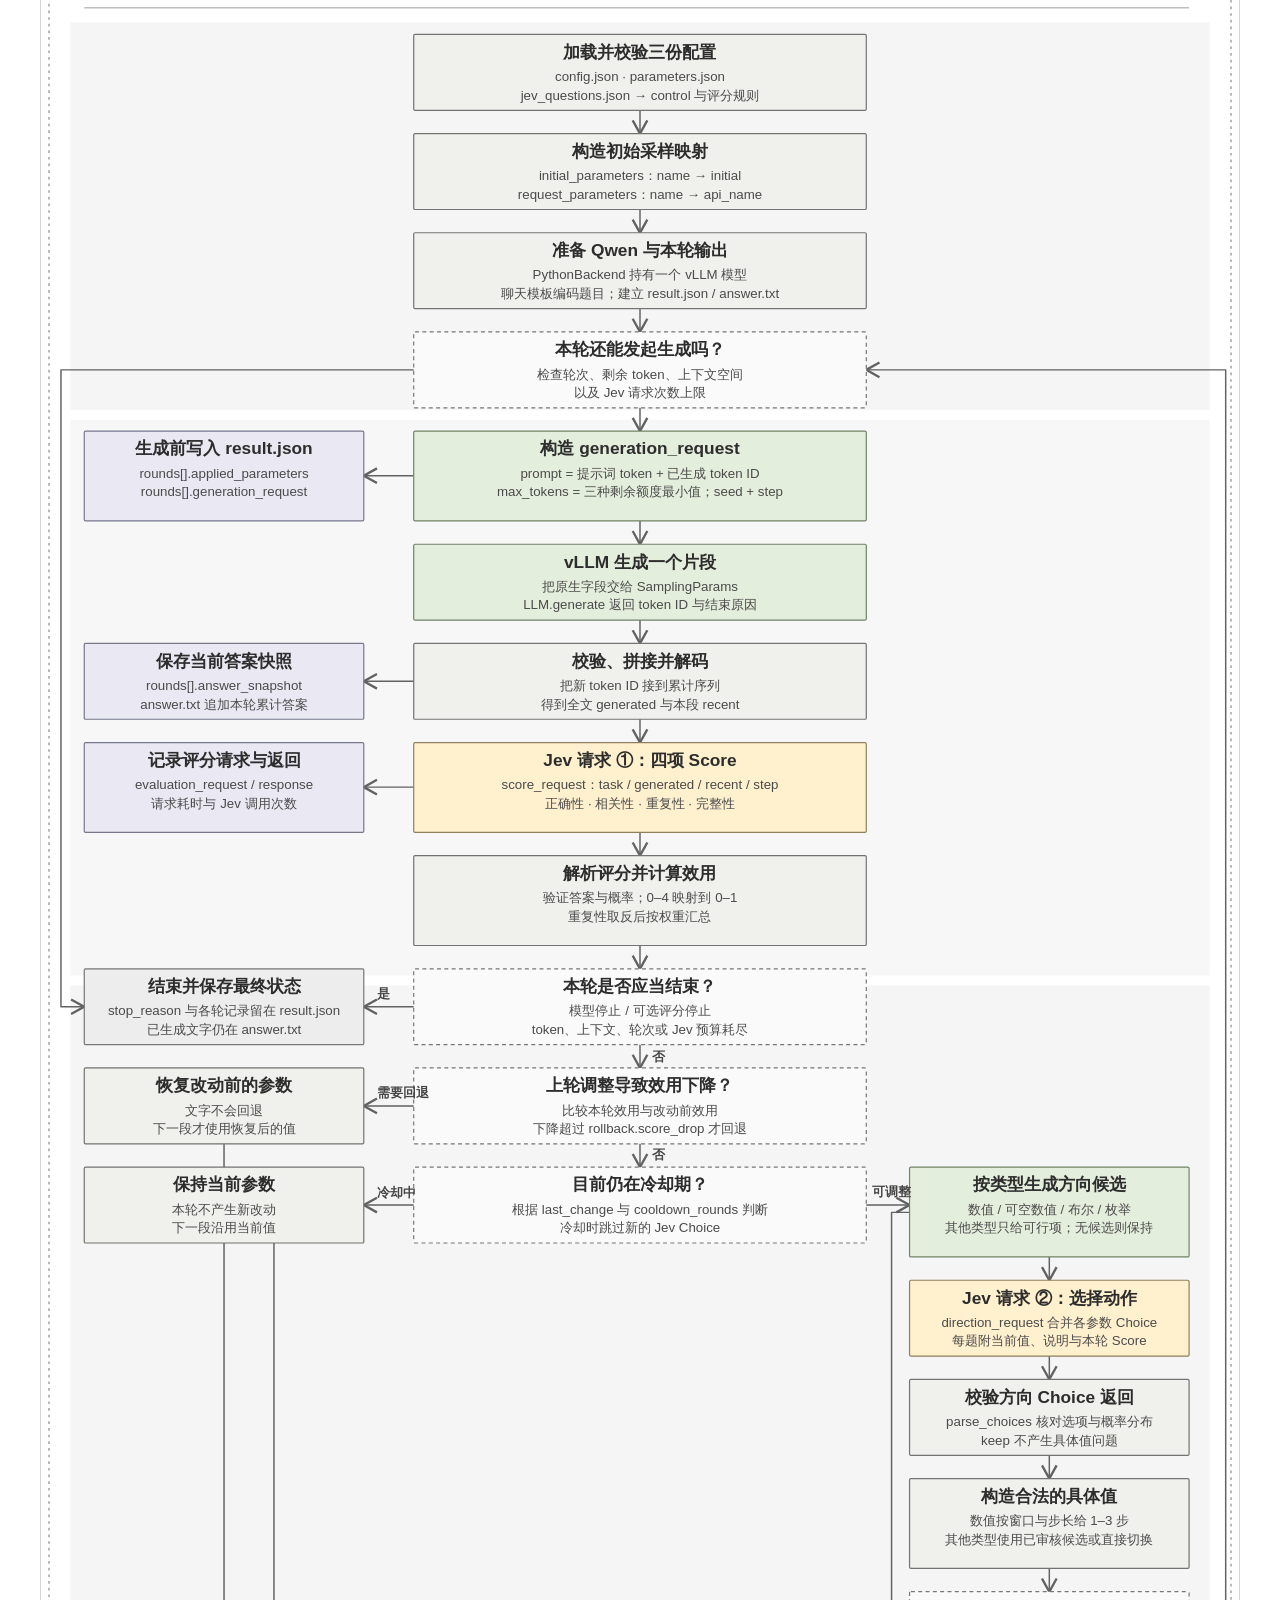
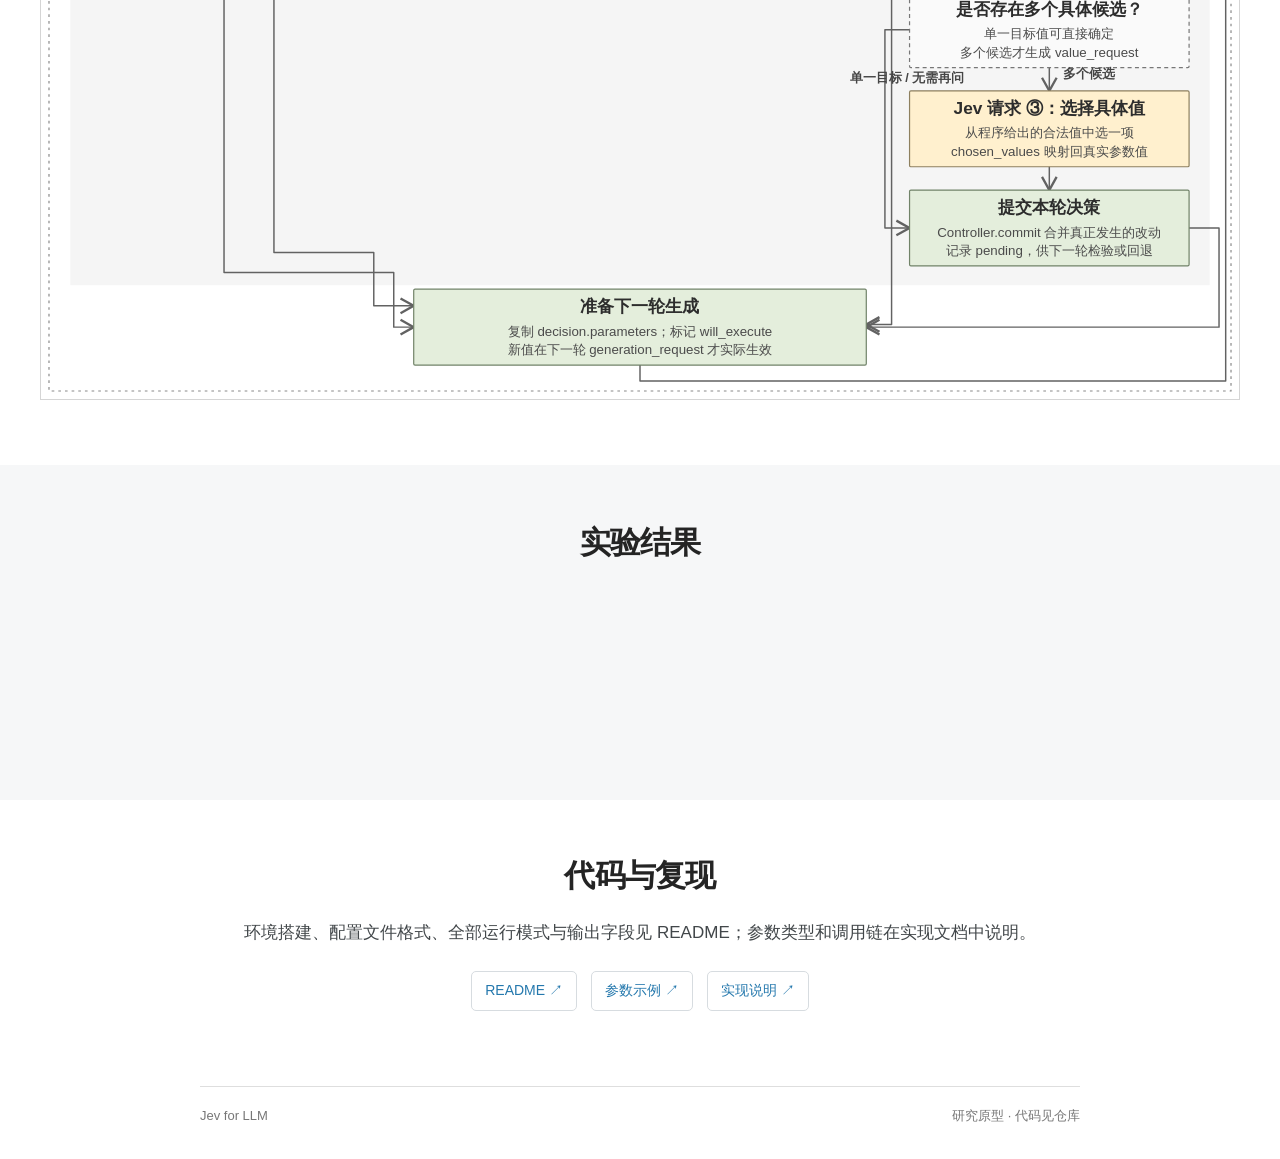
==== commit e41fcc8a: "publish light academic workflow diagram" ====
--- a/index.html
+++ b/index.html
@@ -5,8 +5,8 @@
   <meta name="viewport" content="width=device-width, initial-scale=1">
   <meta name="description" content="Jev-guided inference-time sampling control for language models: project overview and method.">
   <title>Jev for LLM · Project Page</title>
-  <link rel="stylesheet" href="site.css?v=4">
-  <script defer src="site.js?v=7"></script>
+  <link rel="stylesheet" href="site.css?v=5">
+  <script defer src="site.js?v=8"></script>
 </head>
 <body>
   <a class="skip-link" href="#abstract" data-i18n="skip">跳到摘要</a>
@@ -91,8 +91,8 @@
         <h2 id="workflow-title" data-i18n="workflowTitle">完整流程</h2>
         <figure>
           <div class="workflow-frame">
-            <a data-workflow-link href="workflow_zh.svg?v=5" target="_blank" rel="noopener">
-              <img data-workflow-image src="workflow_zh.svg?v=5" width="1800" height="3130" loading="lazy" alt="单次 run 的完整流程图：初始化参数、vLLM 分段生成、Jev 评分和选择、回退冷却、记录与下一轮参数反馈">
+            <a data-workflow-link href="workflow_zh.svg?v=6" target="_blank" rel="noopener">
+              <img data-workflow-image src="workflow_zh.svg?v=6" width="1800" height="3130" loading="lazy" alt="单次 run 的完整流程图：初始化参数、vLLM 分段生成、Jev 评分和选择、回退冷却、记录与下一轮参数反馈">
             </a>
           </div>
         </figure>
--- a/site.css
+++ b/site.css
@@ -50,7 +50,7 @@
 .method-points p { font-size: 15px; line-height: 1.65; margin: 0; }
 .workflow-section { padding: 68px 0 0; }
 .workflow-width { width: min(100% - 44px, 1200px); margin-inline: auto; }
-.workflow-frame { overflow-x: auto; border-radius: 18px; background: #091522; }
+.workflow-frame { overflow-x: auto; border: 1px solid #d5d5d5; background: #fff; }
 .workflow-frame a { display: block; line-height: 0; }
 .workflow-frame img { display: block; width: 100%; height: auto; }
 .comparison { margin-top: 65px; padding: 58px 0 63px; background: #f6f7f8; }
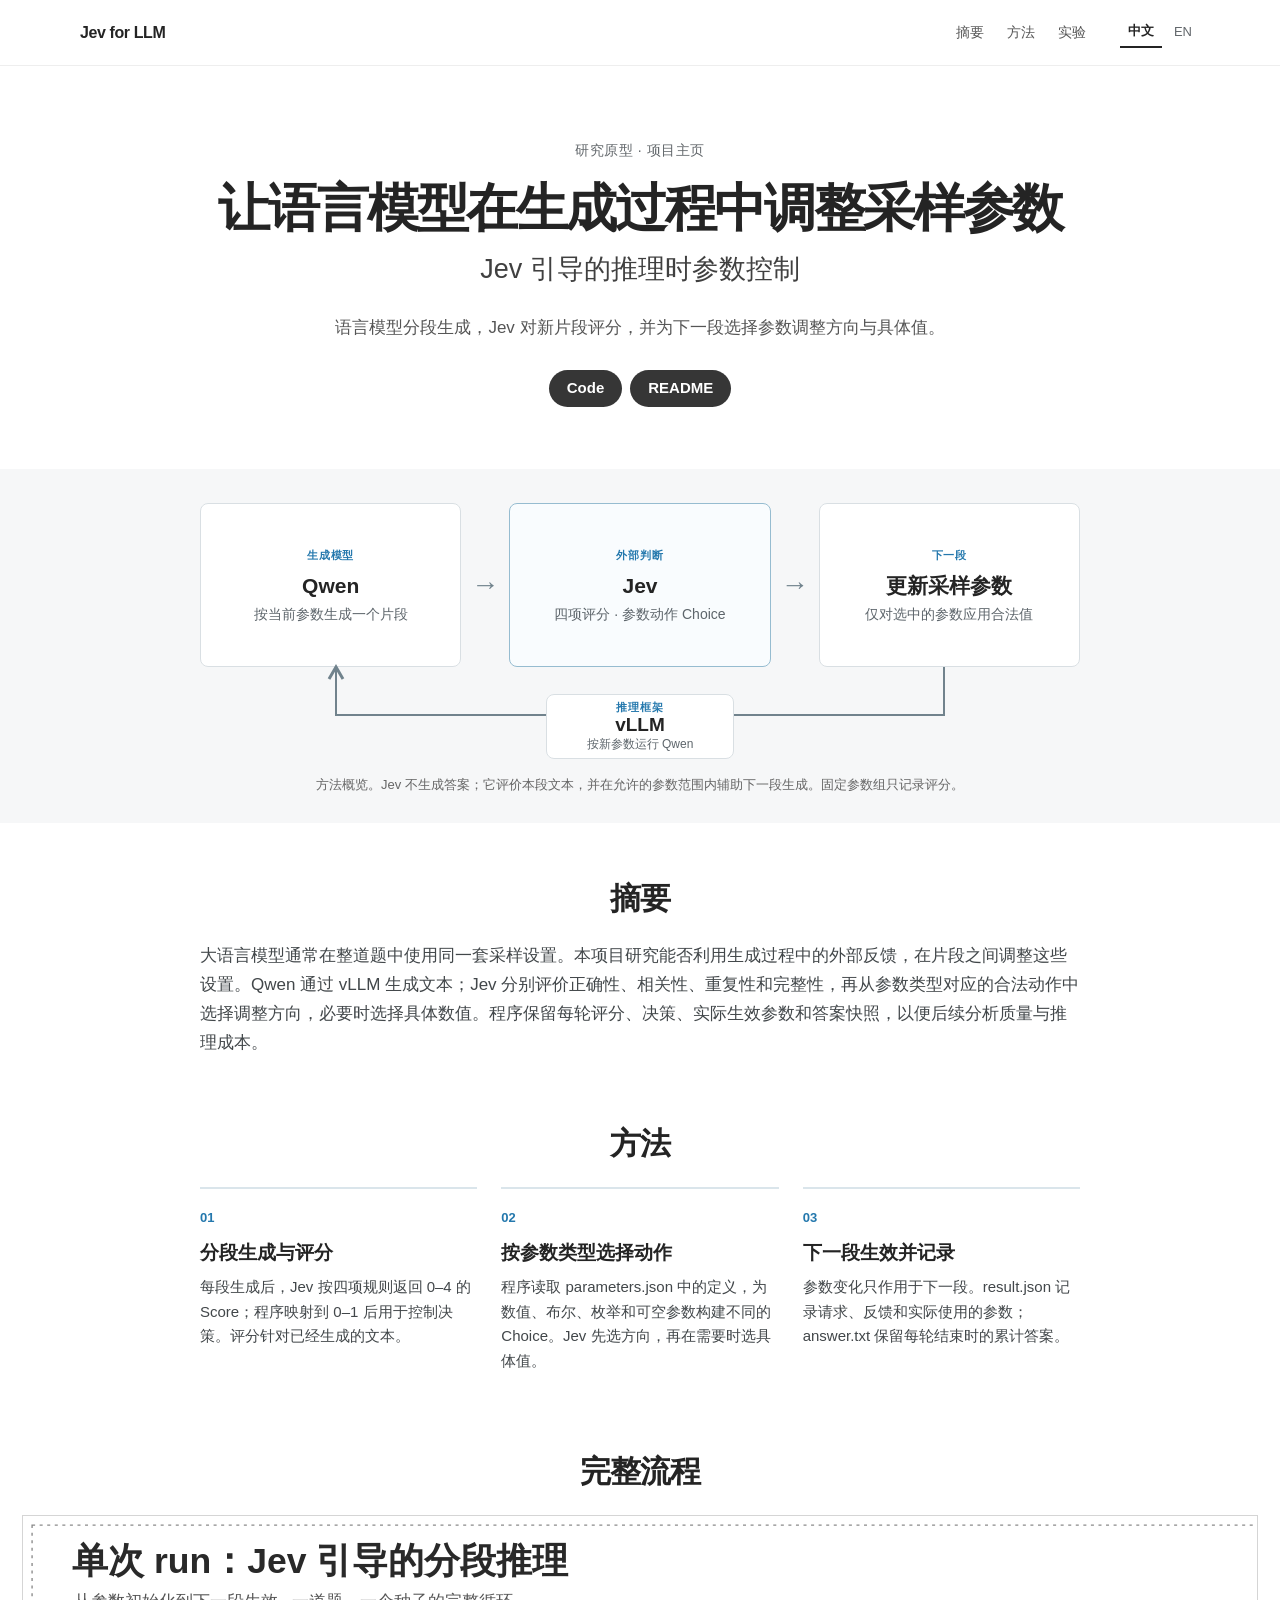
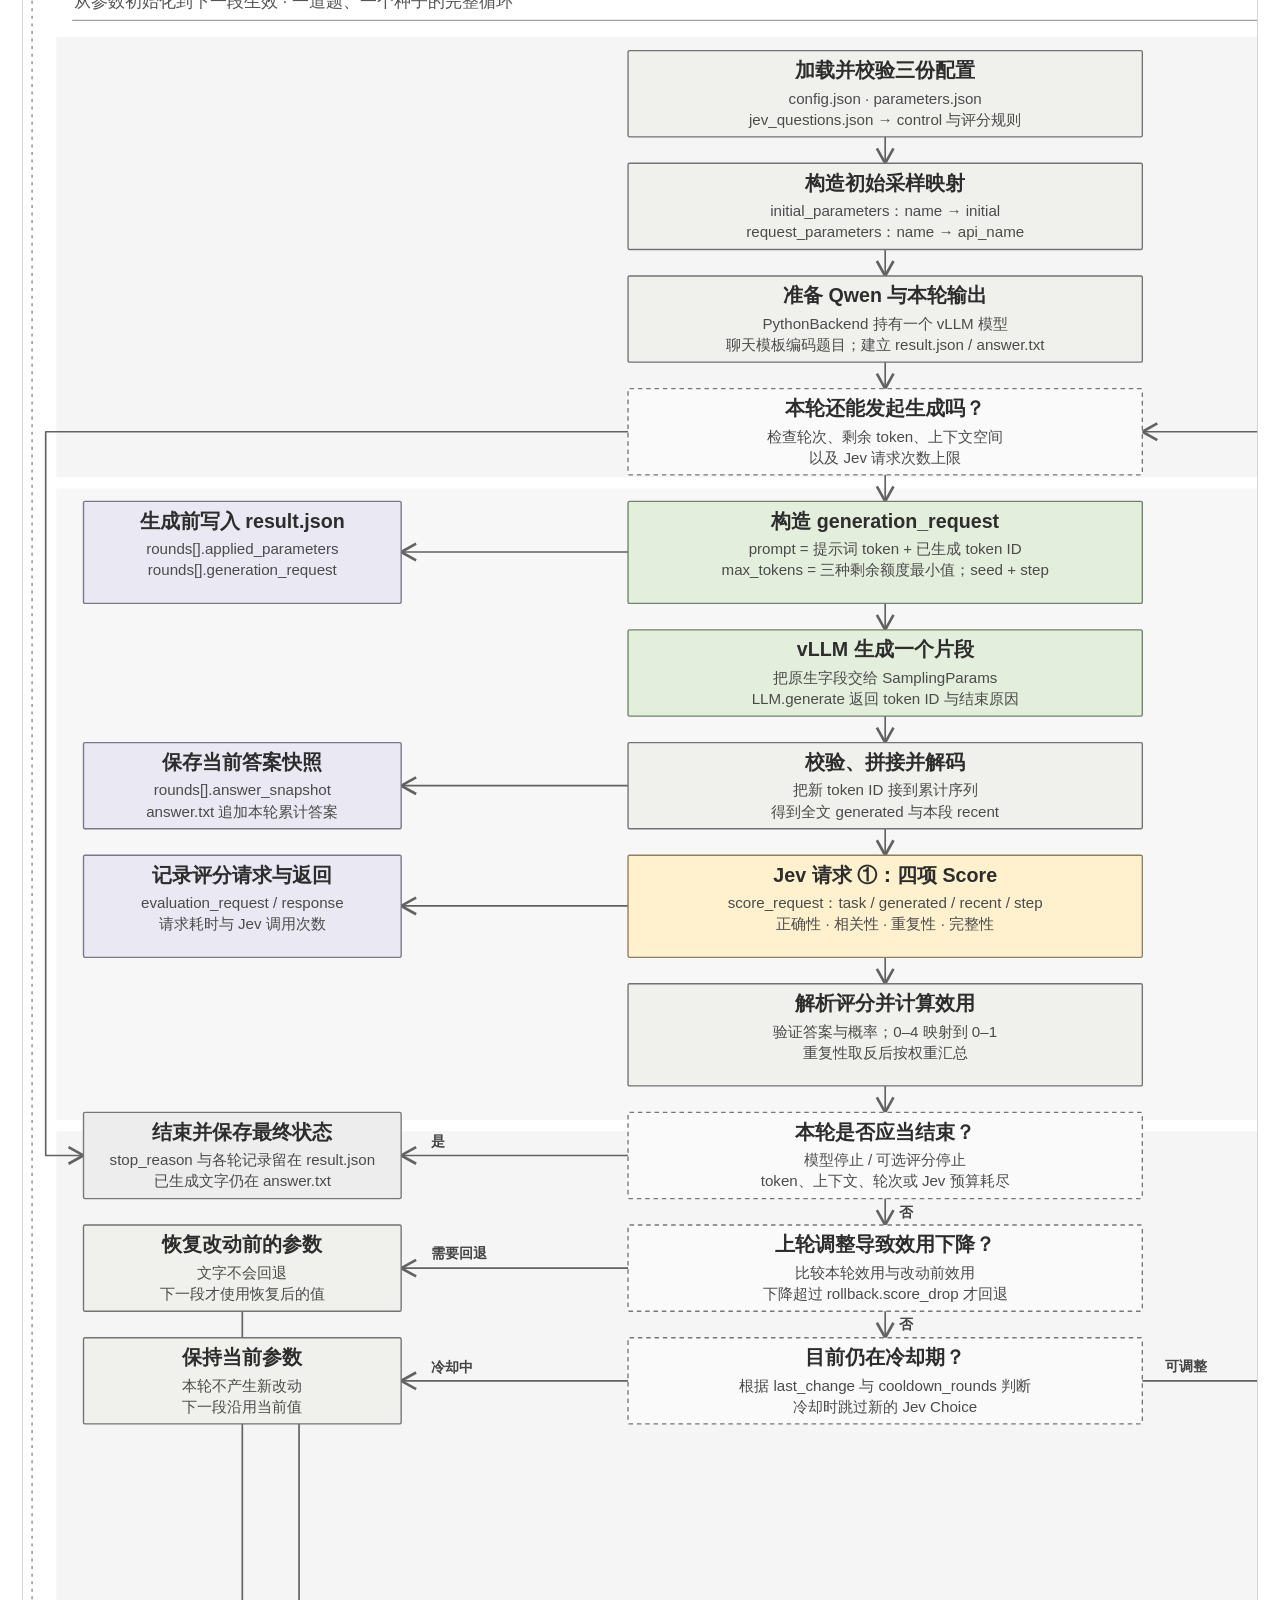
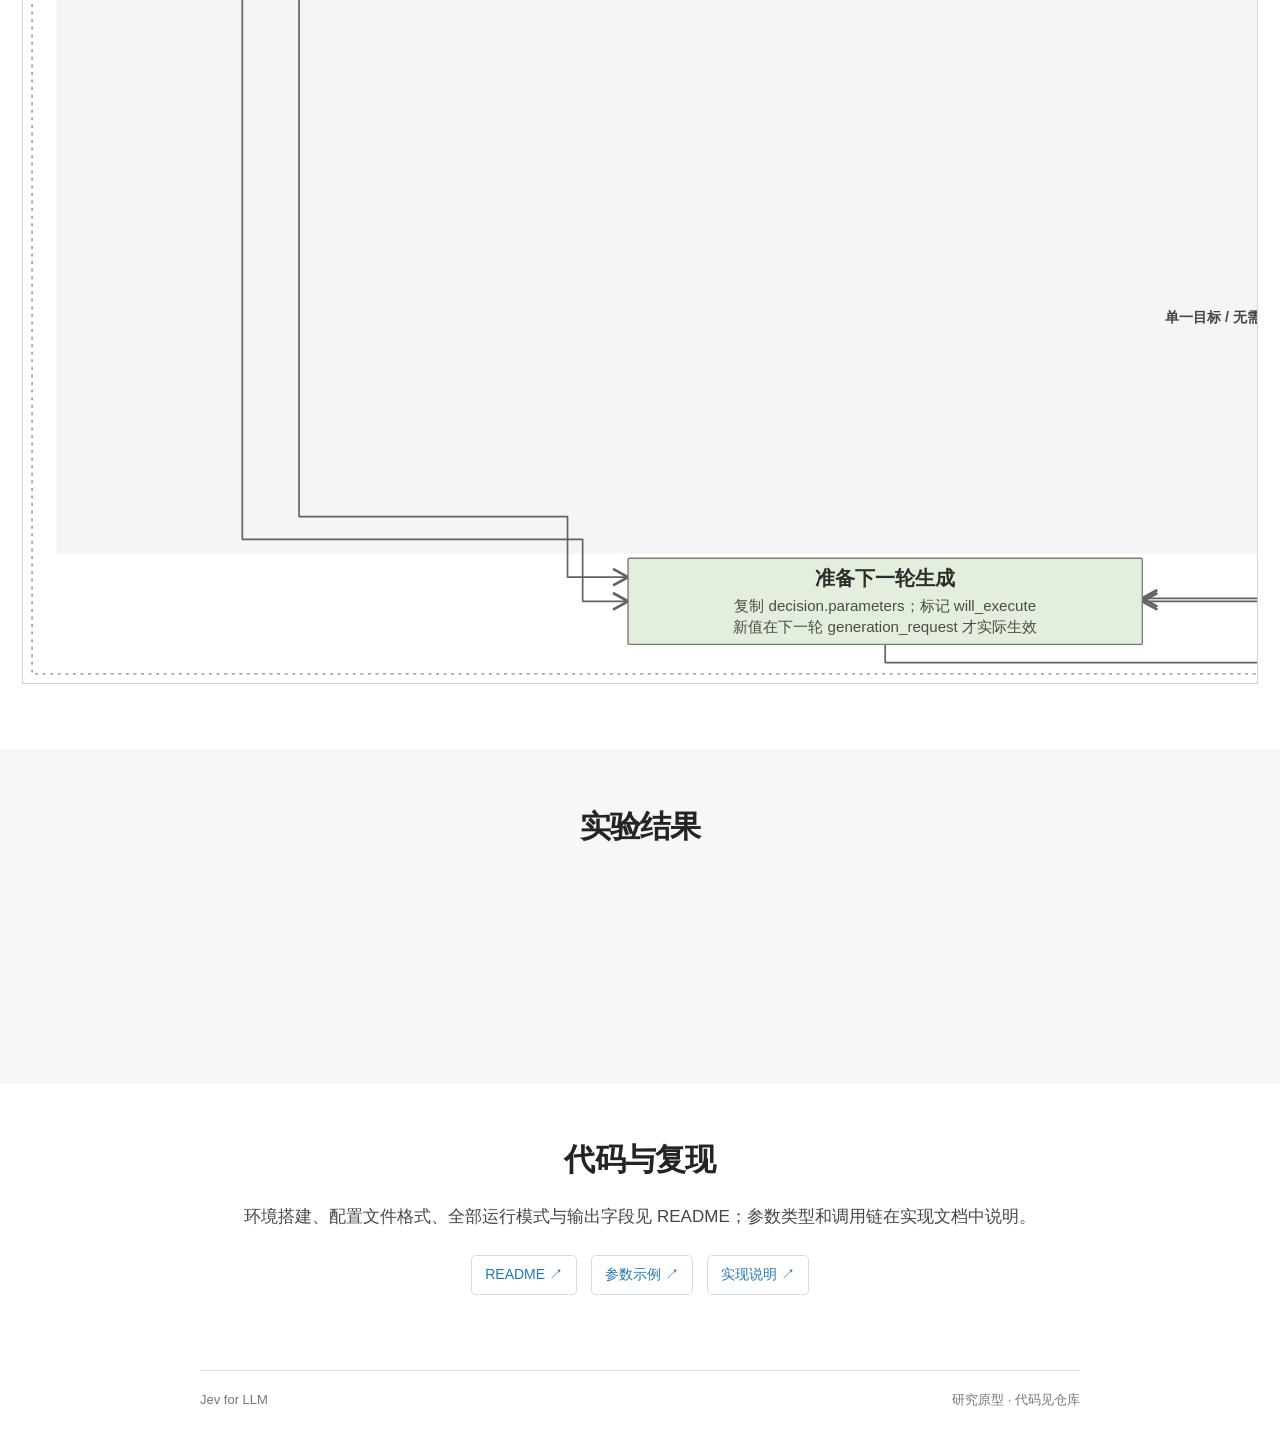
==== commit c872789f: "publish wider workflow layout" ====
--- a/index.html
+++ b/index.html
@@ -5,8 +5,8 @@
   <meta name="viewport" content="width=device-width, initial-scale=1">
   <meta name="description" content="Jev-guided inference-time sampling control for language models: project overview and method.">
   <title>Jev for LLM · Project Page</title>
-  <link rel="stylesheet" href="site.css?v=5">
-  <script defer src="site.js?v=8"></script>
+  <link rel="stylesheet" href="site.css?v=6">
+  <script defer src="site.js?v=9"></script>
 </head>
 <body>
   <a class="skip-link" href="#abstract" data-i18n="skip">跳到摘要</a>
@@ -91,8 +91,8 @@
         <h2 id="workflow-title" data-i18n="workflowTitle">完整流程</h2>
         <figure>
           <div class="workflow-frame">
-            <a data-workflow-link href="workflow_zh.svg?v=6" target="_blank" rel="noopener">
-              <img data-workflow-image src="workflow_zh.svg?v=6" width="1800" height="3130" loading="lazy" alt="单次 run 的完整流程图：初始化参数、vLLM 分段生成、Jev 评分和选择、回退冷却、记录与下一轮参数反馈">
+            <a data-workflow-link href="workflow_zh.svg?v=7" target="_blank" rel="noopener">
+              <img data-workflow-image src="workflow_zh.svg?v=7" width="2380" height="3130" loading="lazy" alt="单次 run 的完整流程图：初始化参数、vLLM 分段生成、Jev 评分和选择、回退冷却、记录与下一轮参数反馈">
             </a>
           </div>
         </figure>
--- a/site.css
+++ b/site.css
@@ -49,10 +49,10 @@
 h3 { font-size: 19px; line-height: 1.4; margin: 8px 0; }
 .method-points p { font-size: 15px; line-height: 1.65; margin: 0; }
 .workflow-section { padding: 68px 0 0; }
-.workflow-width { width: min(100% - 44px, 1200px); margin-inline: auto; }
+.workflow-width { width: min(100% - 44px, 1450px); margin-inline: auto; }
 .workflow-frame { overflow-x: auto; border: 1px solid #d5d5d5; background: #fff; }
 .workflow-frame a { display: block; line-height: 0; }
-.workflow-frame img { display: block; width: 100%; height: auto; }
+.workflow-frame img { display: block; width: 1800px; max-width: none; height: auto; }
 .comparison { margin-top: 65px; padding: 58px 0 63px; background: #f6f7f8; }
 .results-space { min-height: 150px; }
 .resources { padding-bottom: 75px; }
@@ -74,7 +74,7 @@
   .feedback-mobile { display: block; margin: 0; font-size: 13px; font-weight: 600; }
   .method-points { grid-template-columns: 1fr; }
   .workflow-section { padding-top: 48px; }
-  .workflow-frame img { width: 1200px; max-width: none; }
+  .workflow-frame img { width: 1600px; }
   .paper-section { padding-top: 42px; }
   .comparison { margin-top: 45px; padding-bottom: 45px; }
   footer { flex-wrap: wrap; }
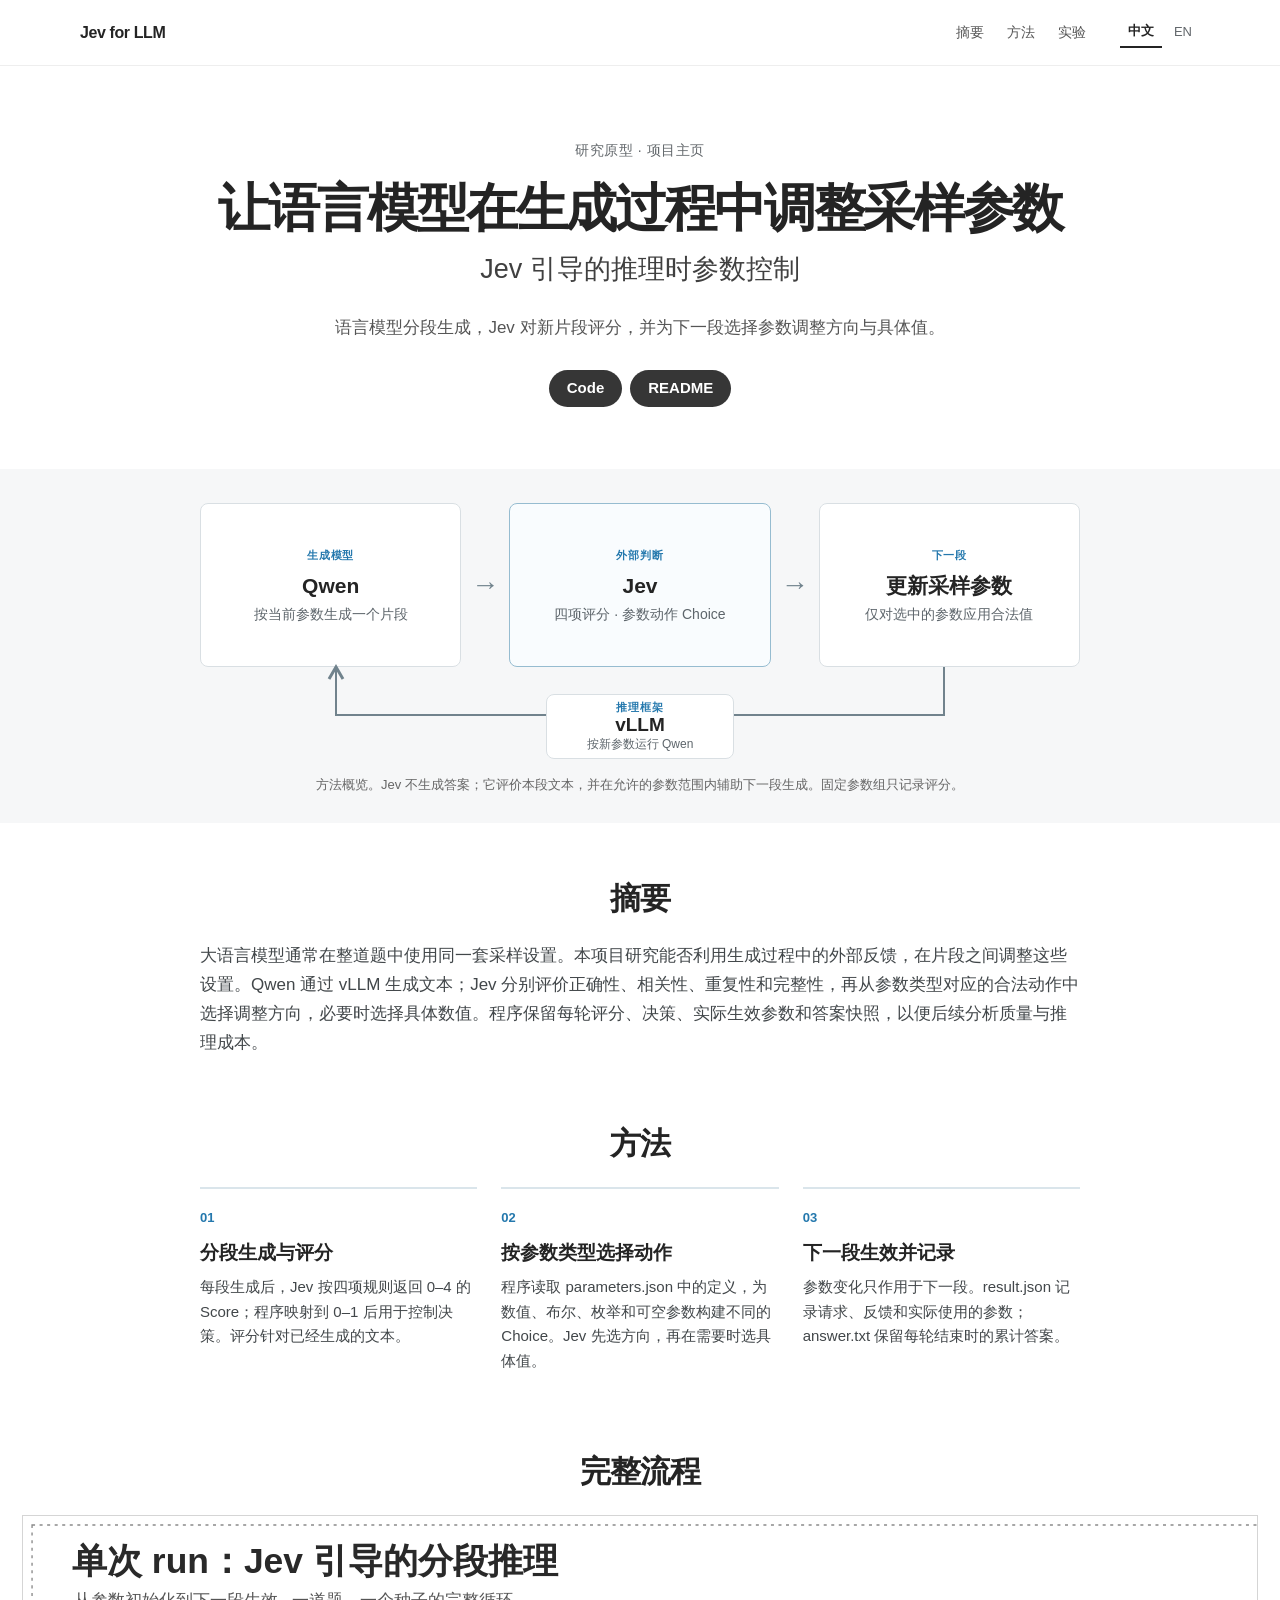
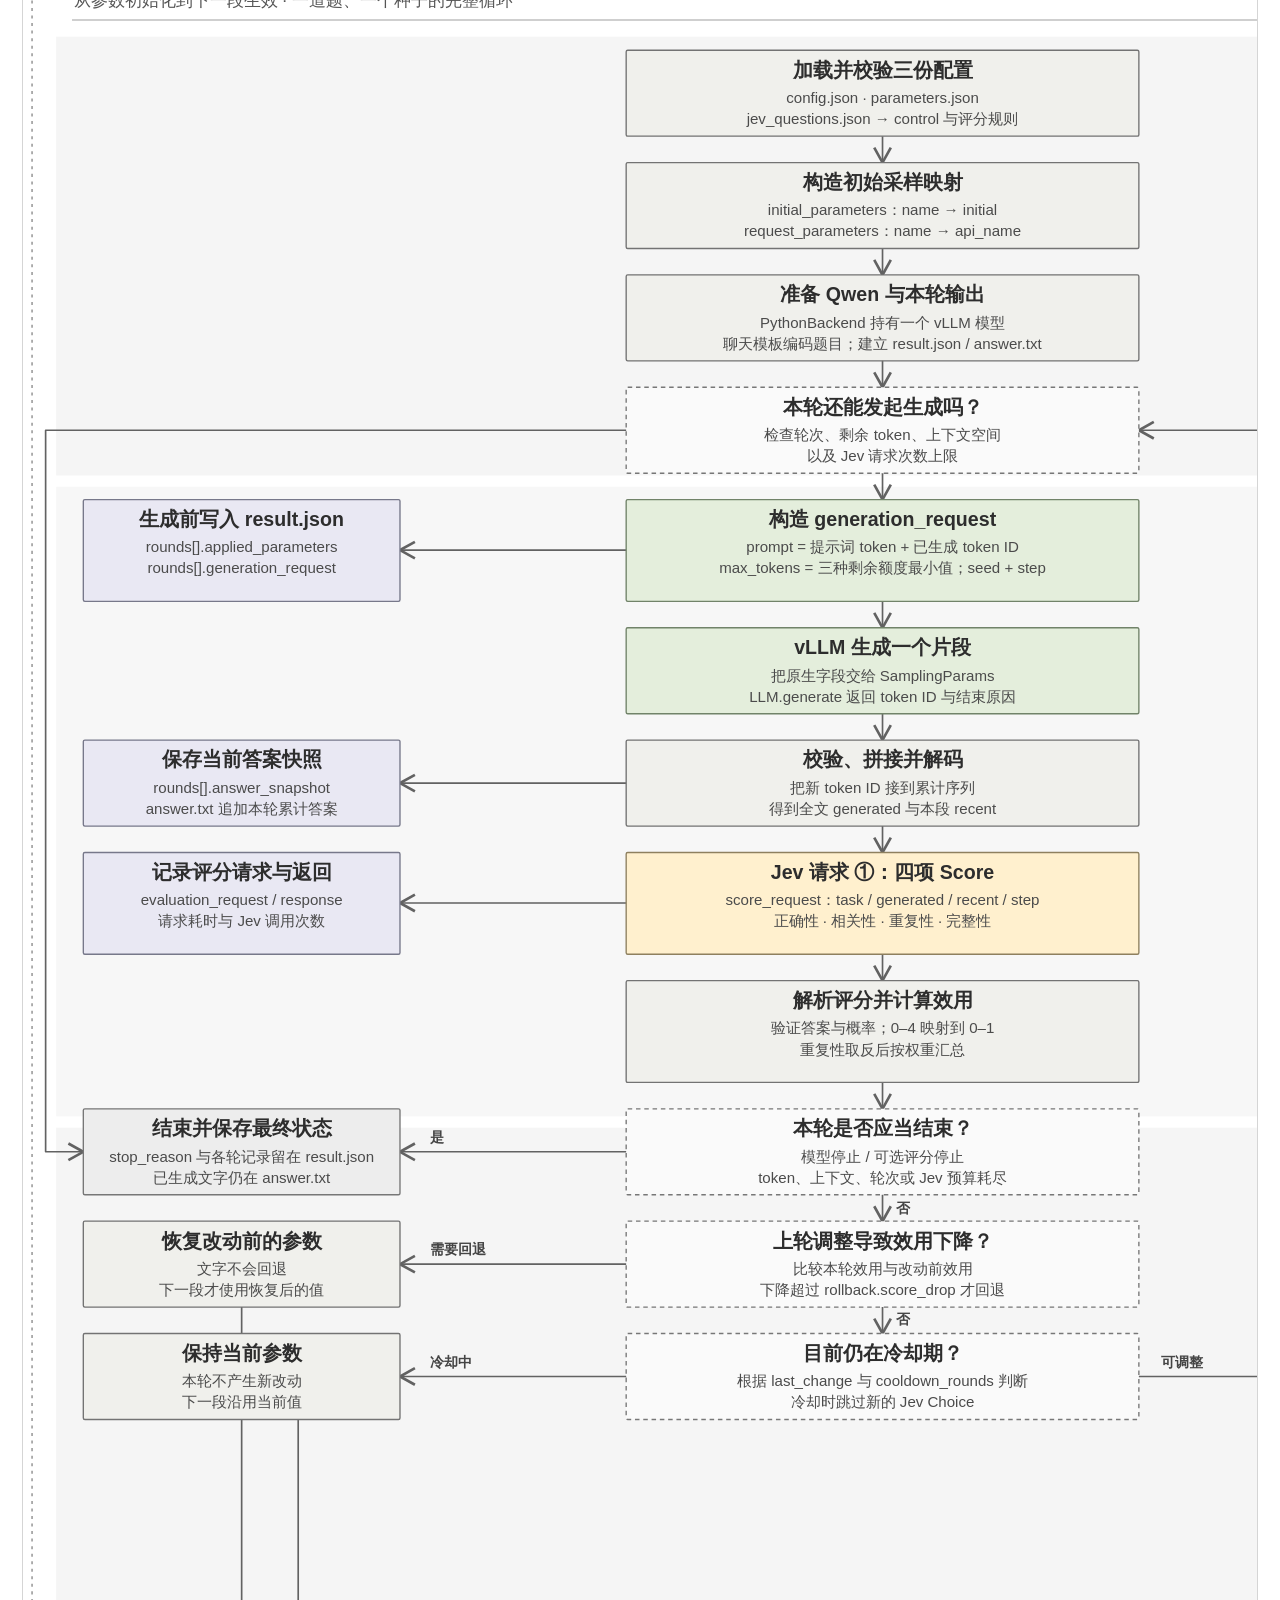
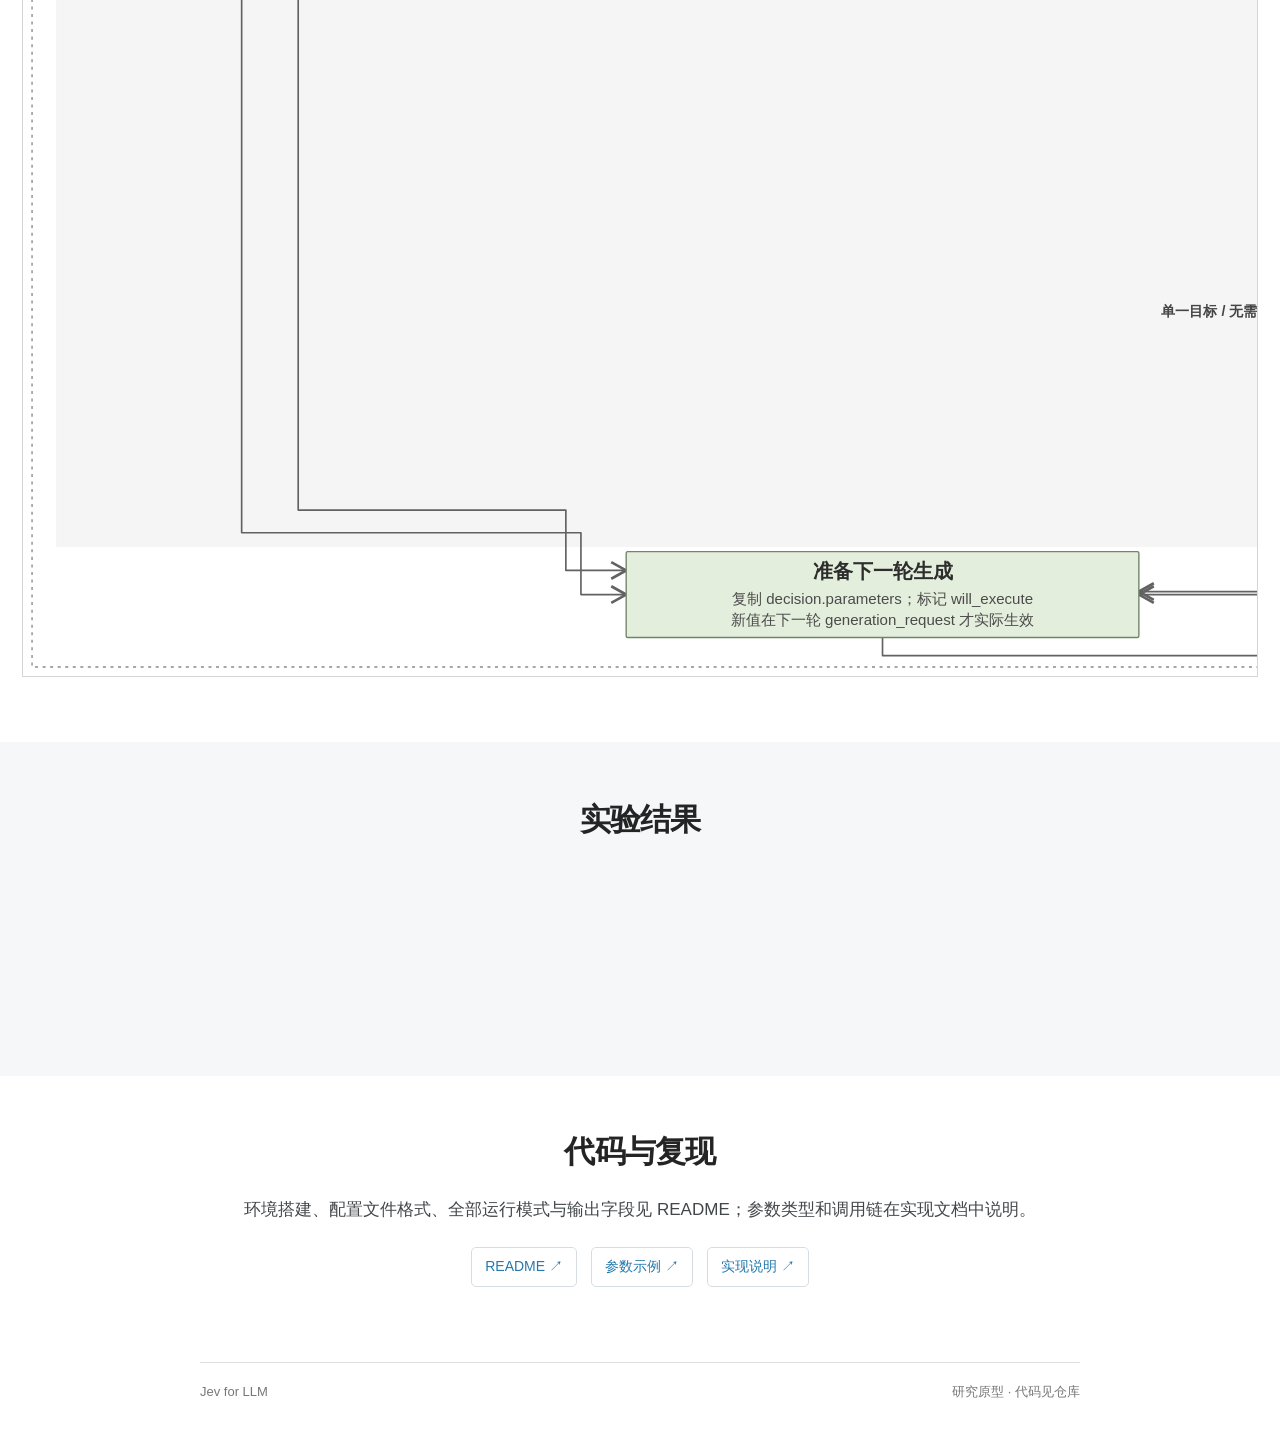
==== commit 18bff591: "publish fitted wide workflow" ====
--- a/index.html
+++ b/index.html
@@ -5,8 +5,8 @@
   <meta name="viewport" content="width=device-width, initial-scale=1">
   <meta name="description" content="Jev-guided inference-time sampling control for language models: project overview and method.">
   <title>Jev for LLM · Project Page</title>
-  <link rel="stylesheet" href="site.css?v=6">
-  <script defer src="site.js?v=9"></script>
+  <link rel="stylesheet" href="site.css?v=7">
+  <script defer src="site.js?v=10"></script>
 </head>
 <body>
   <a class="skip-link" href="#abstract" data-i18n="skip">跳到摘要</a>
@@ -91,8 +91,8 @@
         <h2 id="workflow-title" data-i18n="workflowTitle">完整流程</h2>
         <figure>
           <div class="workflow-frame">
-            <a data-workflow-link href="workflow_zh.svg?v=7" target="_blank" rel="noopener">
-              <img data-workflow-image src="workflow_zh.svg?v=7" width="2380" height="3130" loading="lazy" alt="单次 run 的完整流程图：初始化参数、vLLM 分段生成、Jev 评分和选择、回退冷却、记录与下一轮参数反馈">
+            <a data-workflow-link href="workflow_zh.svg?v=8" target="_blank" rel="noopener">
+              <img data-workflow-image src="workflow_zh.svg?v=8" width="2520" height="3130" loading="lazy" alt="单次 run 的完整流程图：初始化参数、vLLM 分段生成、Jev 评分和选择、回退冷却、记录与下一轮参数反馈">
             </a>
           </div>
         </figure>
--- a/site.css
+++ b/site.css
@@ -52,7 +52,7 @@
 .workflow-width { width: min(100% - 44px, 1450px); margin-inline: auto; }
 .workflow-frame { overflow-x: auto; border: 1px solid #d5d5d5; background: #fff; }
 .workflow-frame a { display: block; line-height: 0; }
-.workflow-frame img { display: block; width: 1800px; max-width: none; height: auto; }
+.workflow-frame img { display: block; width: 1900px; max-width: none; height: auto; }
 .comparison { margin-top: 65px; padding: 58px 0 63px; background: #f6f7f8; }
 .results-space { min-height: 150px; }
 .resources { padding-bottom: 75px; }
@@ -74,7 +74,7 @@
   .feedback-mobile { display: block; margin: 0; font-size: 13px; font-weight: 600; }
   .method-points { grid-template-columns: 1fr; }
   .workflow-section { padding-top: 48px; }
-  .workflow-frame img { width: 1600px; }
+  .workflow-frame img { width: 1700px; }
   .paper-section { padding-top: 42px; }
   .comparison { margin-top: 45px; padding-bottom: 45px; }
   footer { flex-wrap: wrap; }
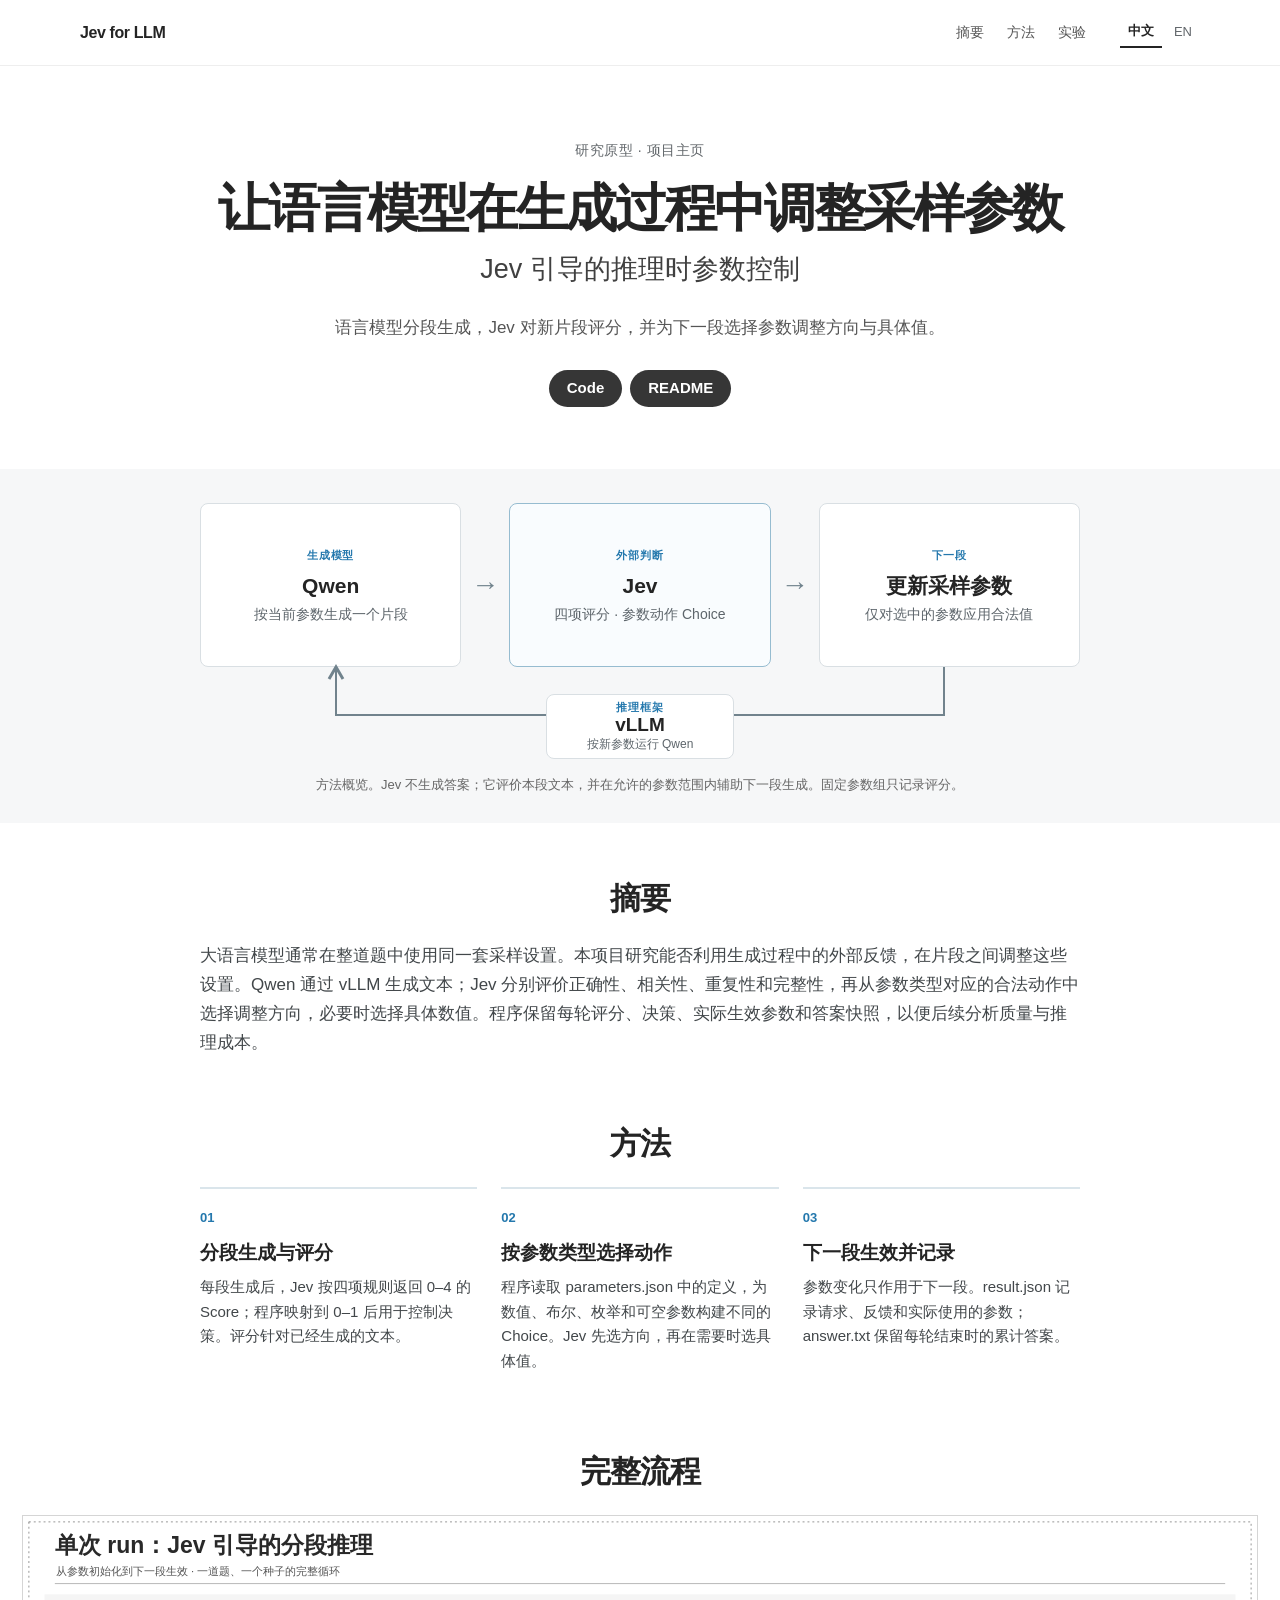
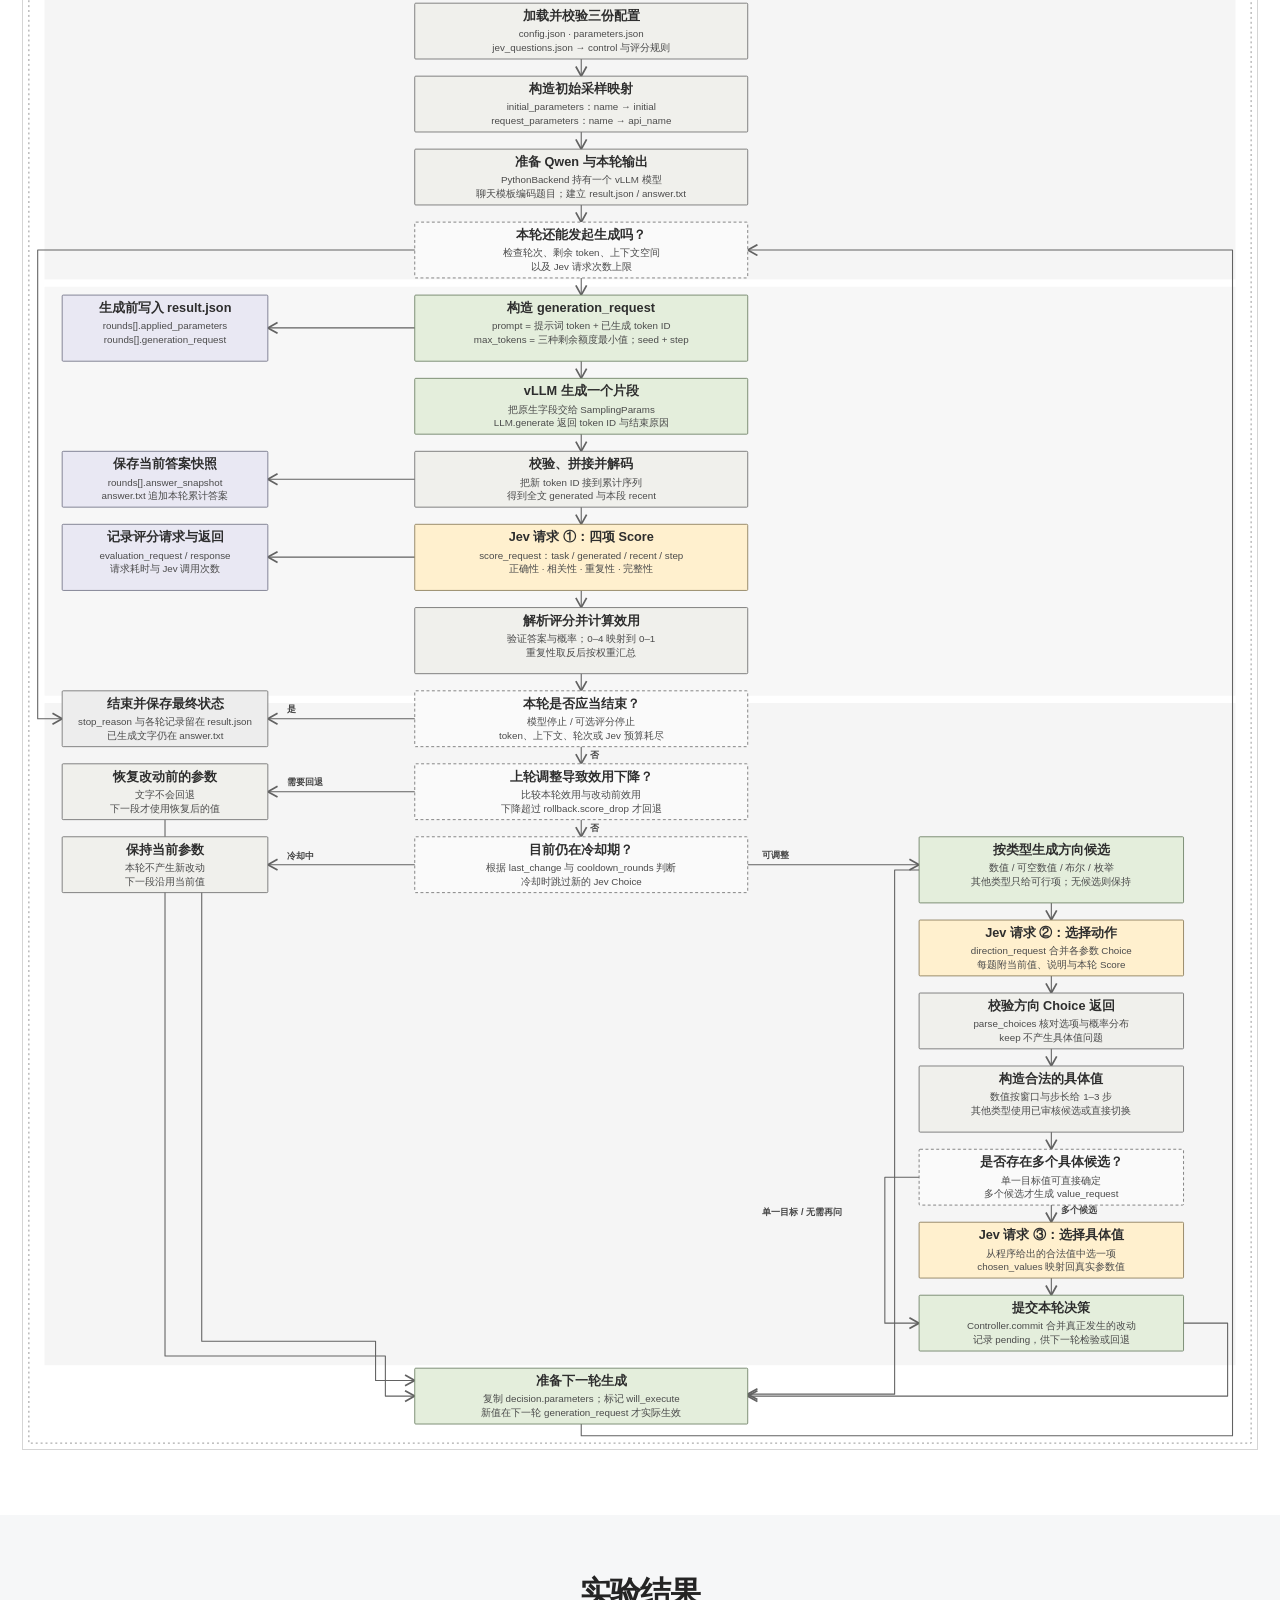
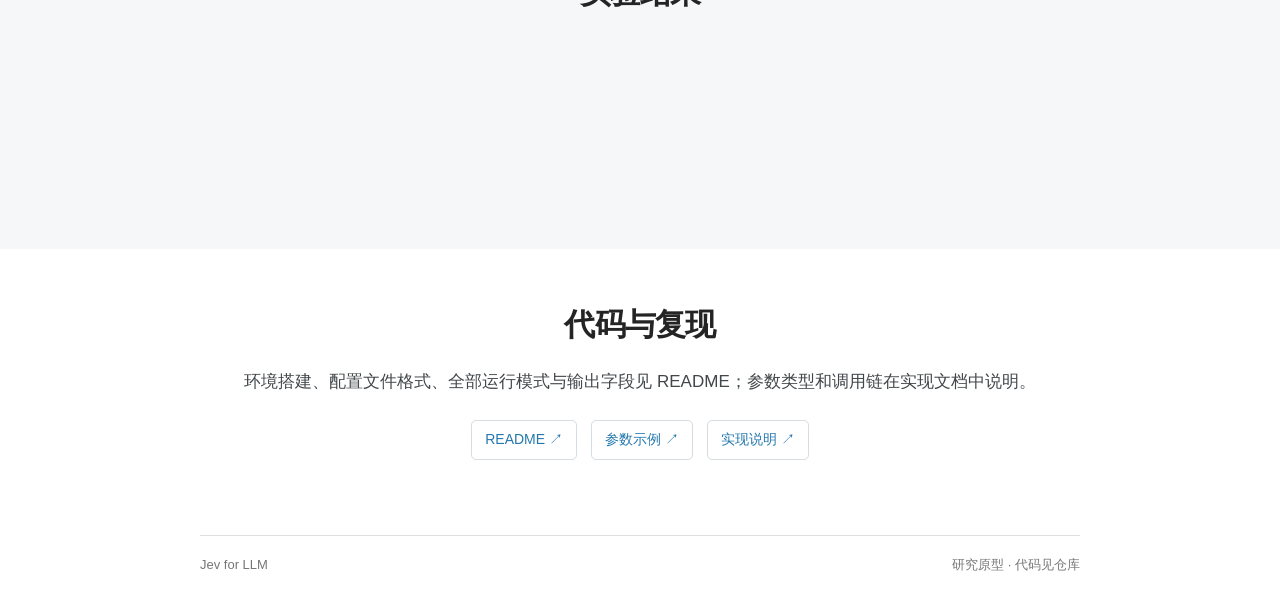
==== commit 97c080bb: "fit workflow figure within website width" ====
--- a/index.html
+++ b/index.html
@@ -5,7 +5,7 @@
   <meta name="viewport" content="width=device-width, initial-scale=1">
   <meta name="description" content="Jev-guided inference-time sampling control for language models: project overview and method.">
   <title>Jev for LLM · Project Page</title>
-  <link rel="stylesheet" href="site.css?v=7">
+  <link rel="stylesheet" href="site.css?v=8">
   <script defer src="site.js?v=10"></script>
 </head>
 <body>
--- a/site.css
+++ b/site.css
@@ -52,7 +52,7 @@
 .workflow-width { width: min(100% - 44px, 1450px); margin-inline: auto; }
 .workflow-frame { overflow-x: auto; border: 1px solid #d5d5d5; background: #fff; }
 .workflow-frame a { display: block; line-height: 0; }
-.workflow-frame img { display: block; width: 1900px; max-width: none; height: auto; }
+.workflow-frame img { display: block; width: 100%; height: auto; }
 .comparison { margin-top: 65px; padding: 58px 0 63px; background: #f6f7f8; }
 .results-space { min-height: 150px; }
 .resources { padding-bottom: 75px; }
@@ -74,7 +74,6 @@
   .feedback-mobile { display: block; margin: 0; font-size: 13px; font-weight: 600; }
   .method-points { grid-template-columns: 1fr; }
   .workflow-section { padding-top: 48px; }
-  .workflow-frame img { width: 1700px; }
   .paper-section { padding-top: 42px; }
   .comparison { margin-top: 45px; padding-bottom: 45px; }
   footer { flex-wrap: wrap; }
